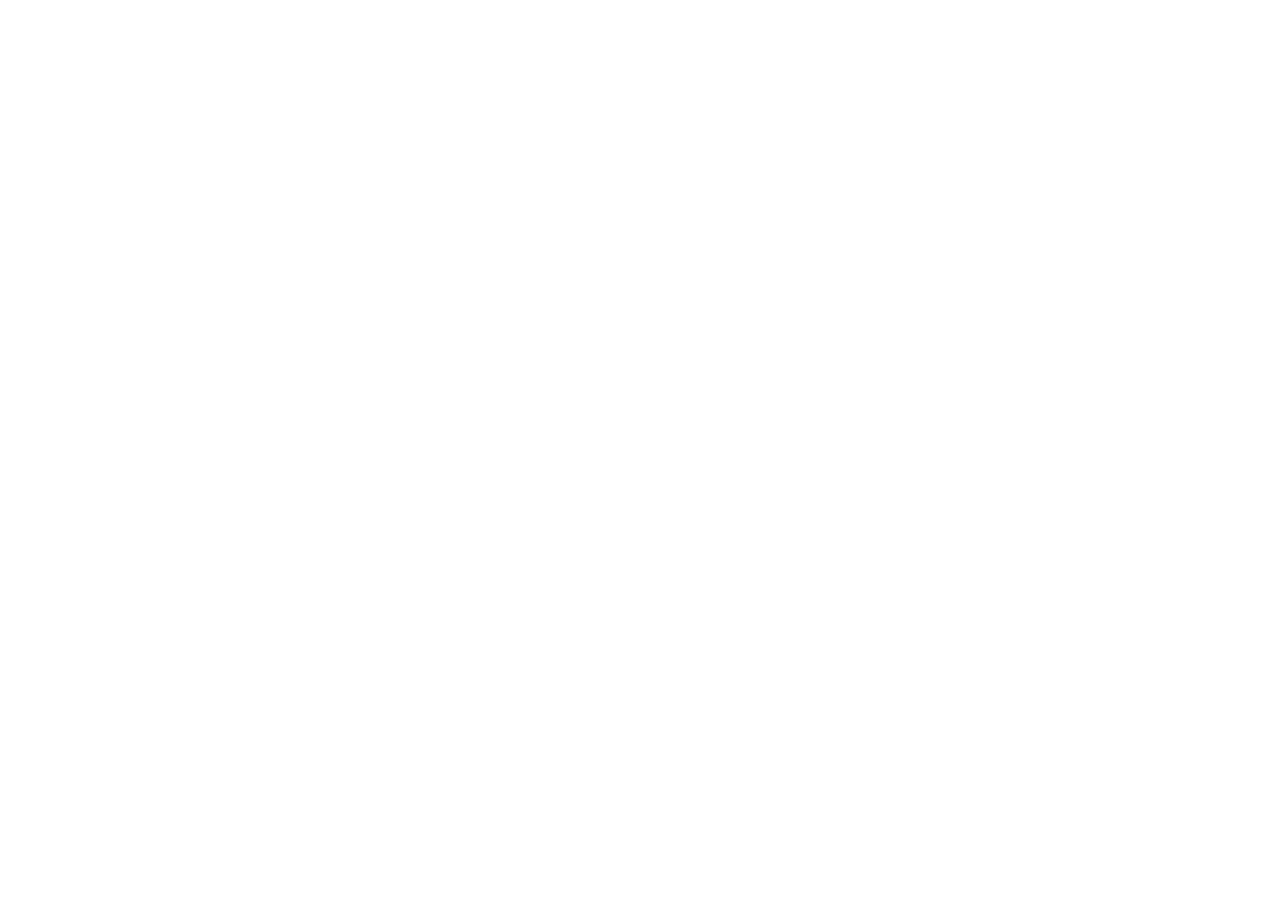
==== index.html @ e64ec12d "[+] boilerplate code and bootstrap" ====
<!DOCTYPE html>
<html lang="en">
<head>
    <meta charset="UTF-8">
    <meta http-equiv="X-UA-Compatible" content="IE=edge">
    <meta name="viewport" content="width=device-width, initial-scale=1.0">
    <title>Recipea</title>
    <link rel="stylesheet" href="https://cdn.jsdelivr.net/npm/bootstrap@4.5.3/dist/css/bootstrap.min.css" integrity="sha384-TX8t27EcRE3e/ihU7zmQxVncDAy5uIKz4rEkgIXeMed4M0jlfIDPvg6uqKI2xXr2" crossorigin="anonymous">
</head>
<body>
    <script src="https://code.jquery.com/jquery-3.5.1.slim.min.js" integrity="sha384-DfXdz2htPH0lsSSs5nCTpuj/zy4C+OGpamoFVy38MVBnE+IbbVYUew+OrCXaRkfj" crossorigin="anonymous"></script>
    <script src="https://cdn.jsdelivr.net/npm/bootstrap@4.5.3/dist/js/bootstrap.bundle.min.js" integrity="sha384-ho+j7jyWK8fNQe+A12Hb8AhRq26LrZ/JpcUGGOn+Y7RsweNrtN/tE3MoK7ZeZDyx" crossorigin="anonymous"></script>
</body>
</html>
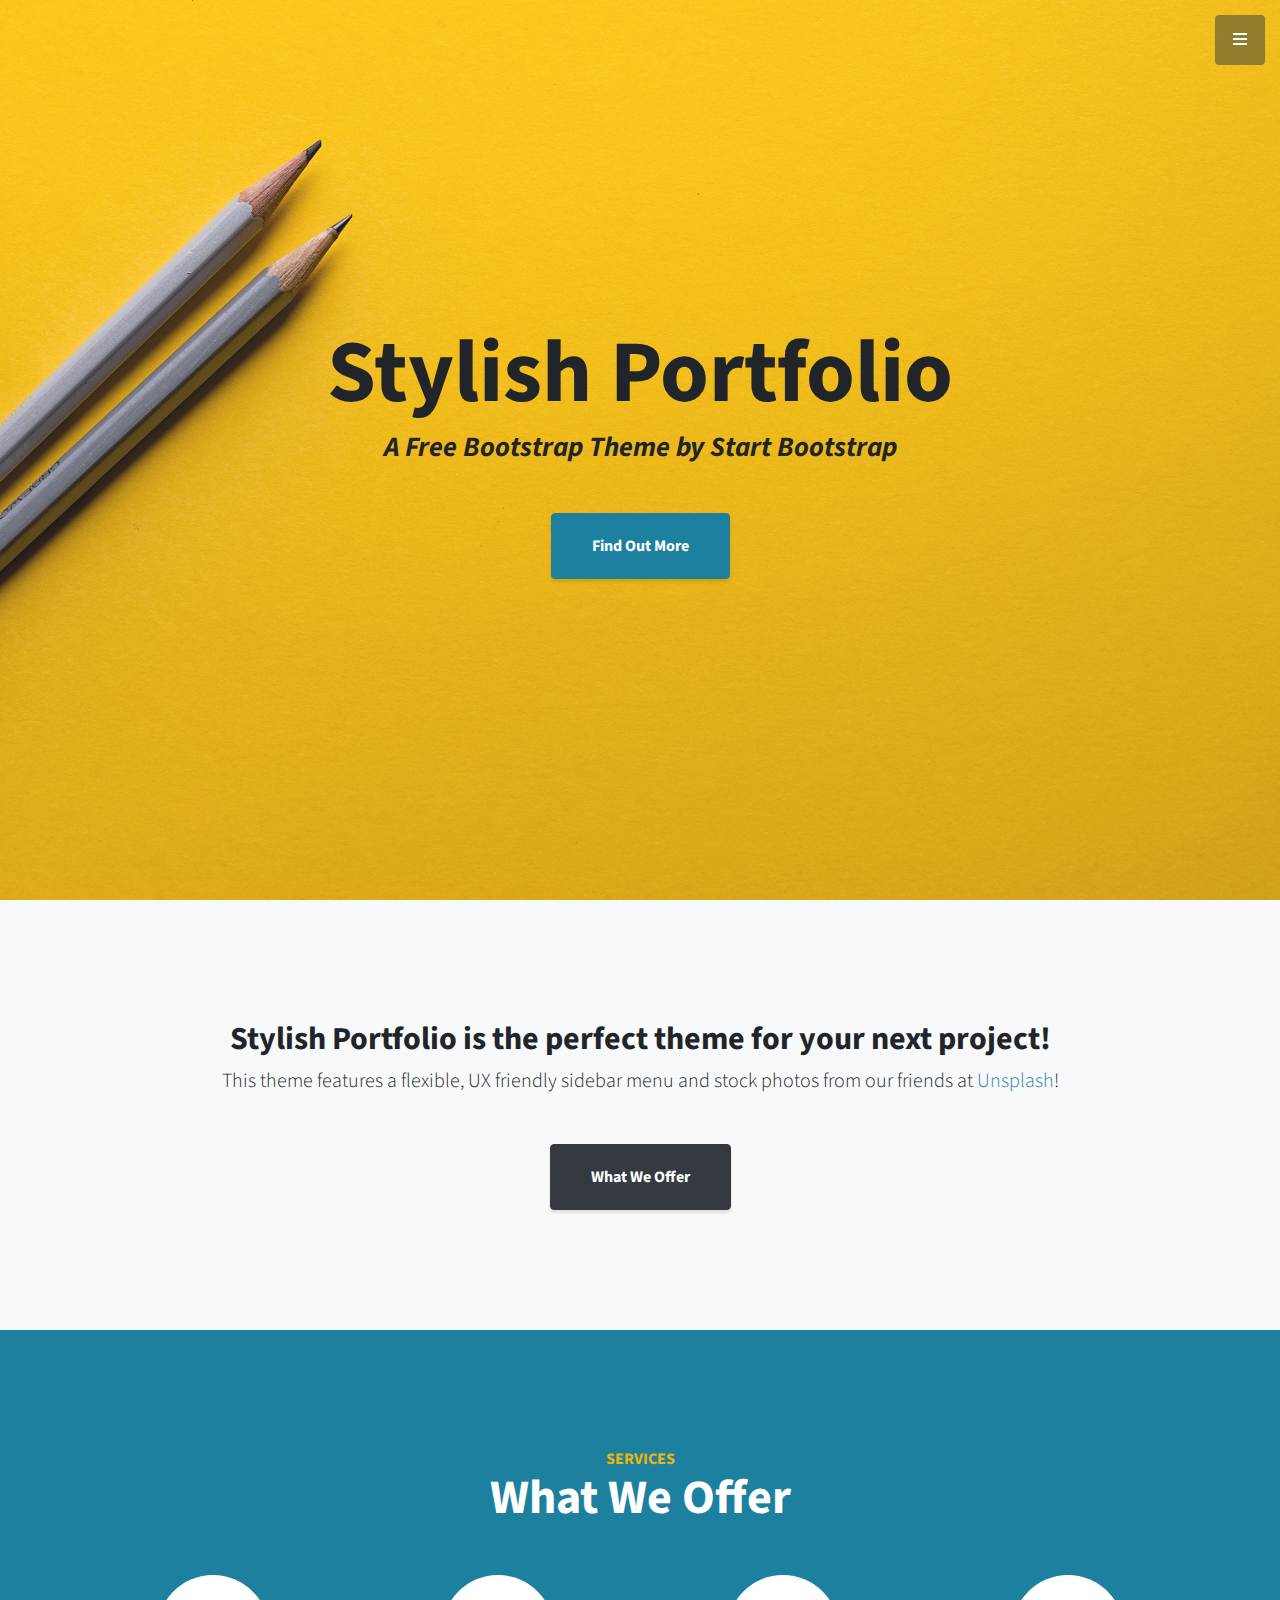
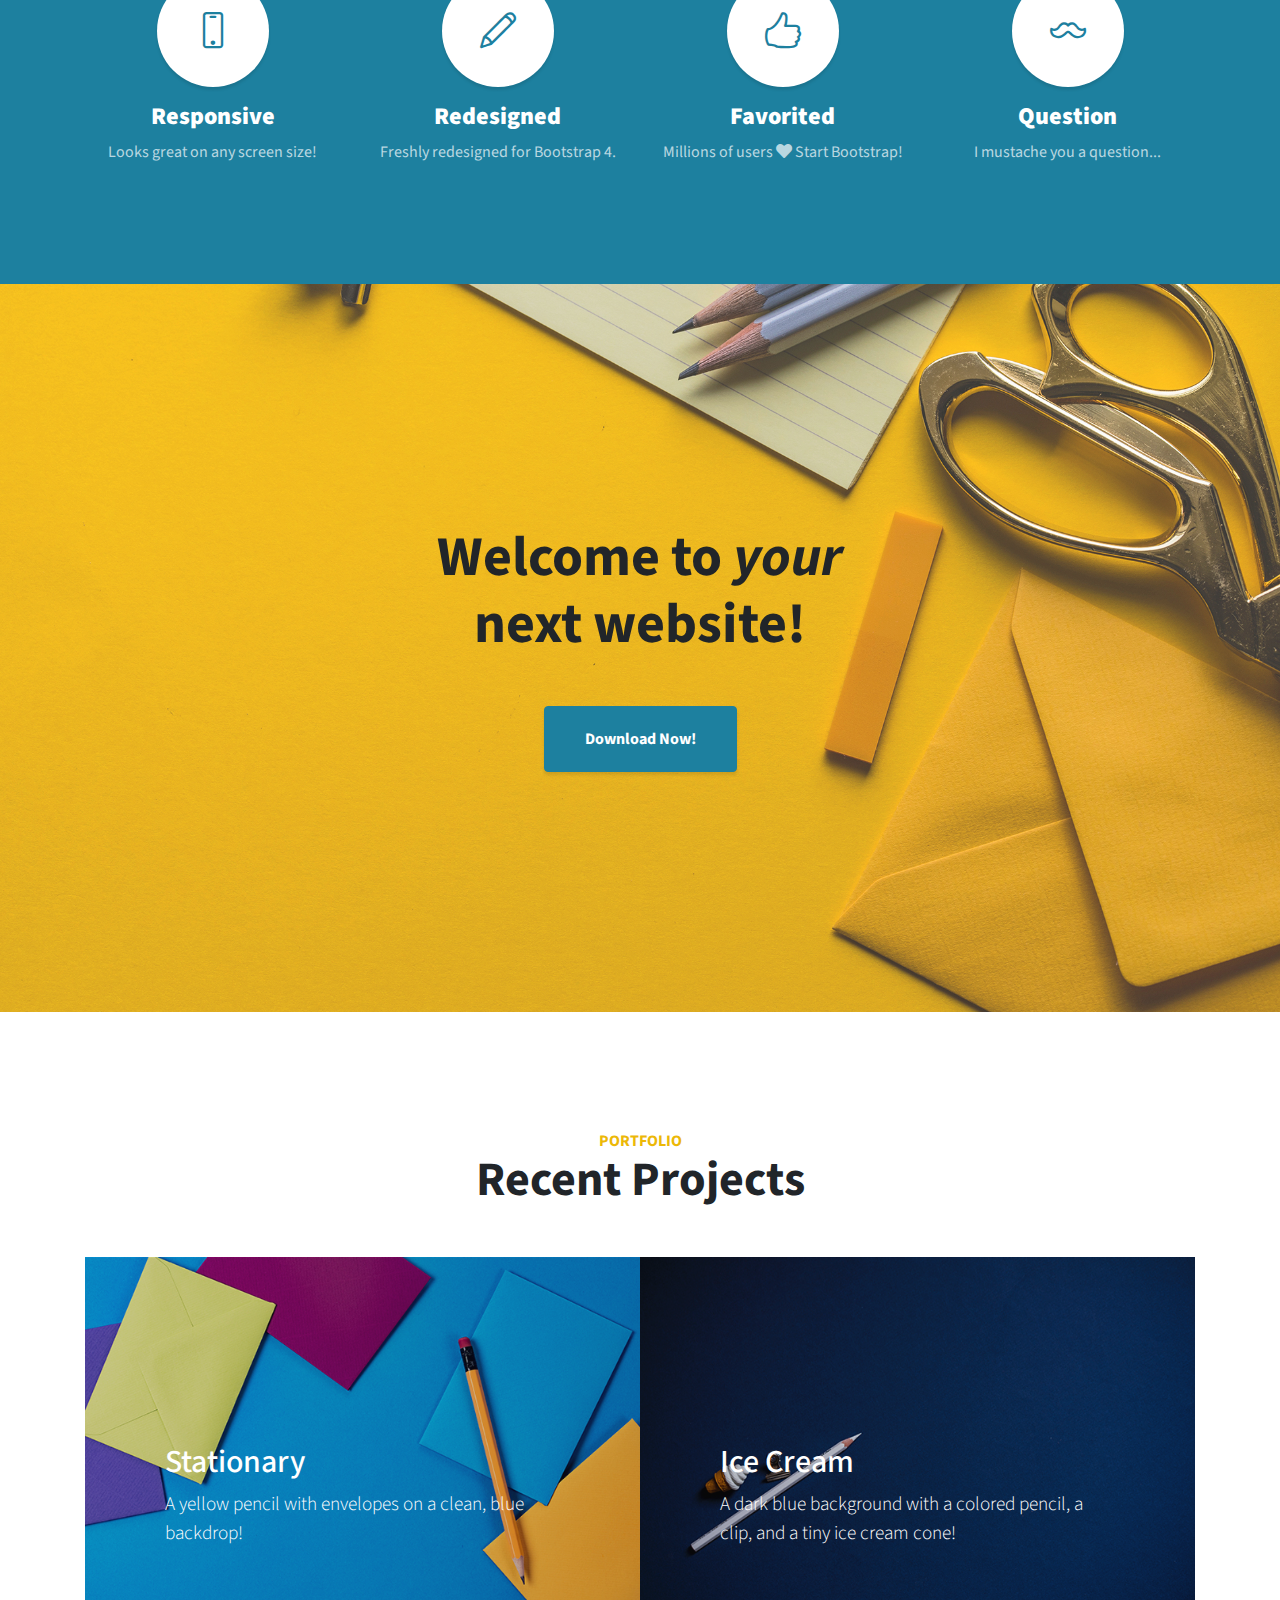
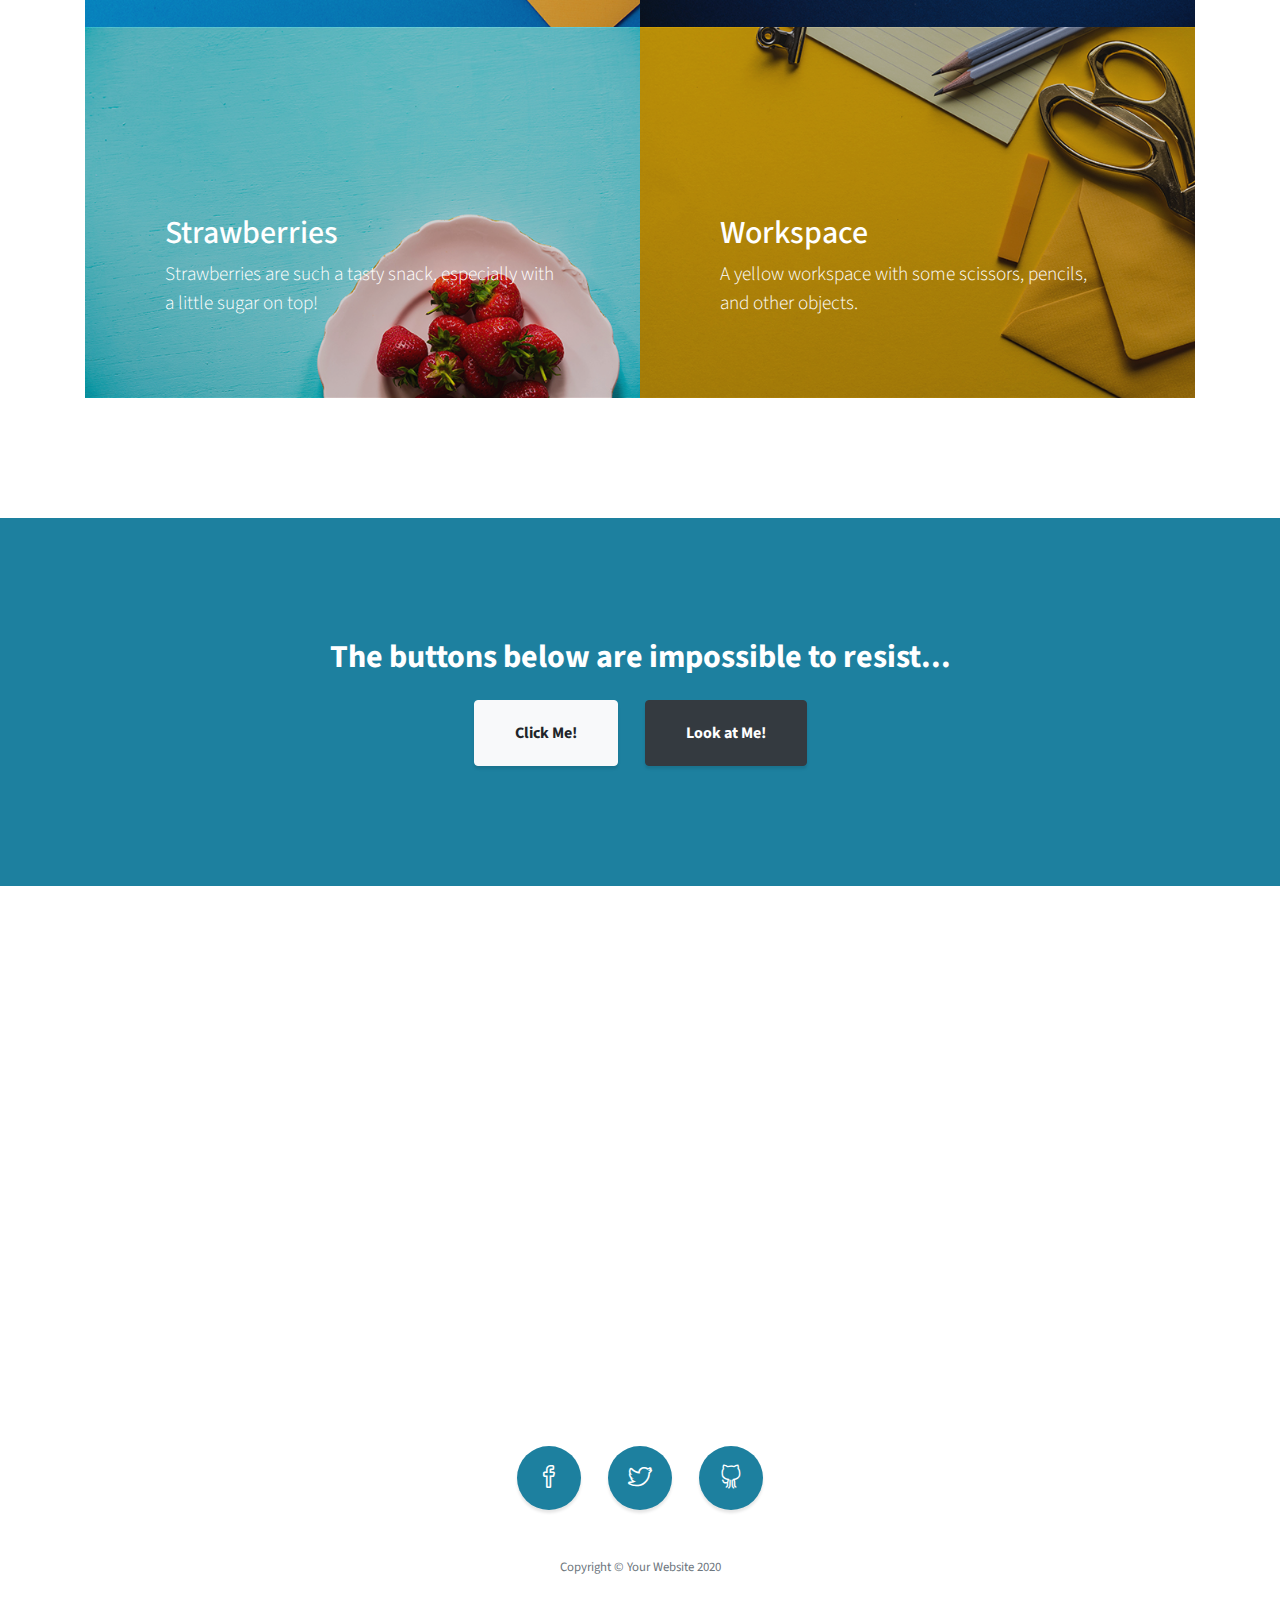
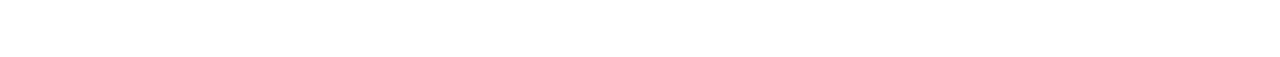
==== commit 1711b9a5: "[+] template" ====
--- a/index.html
+++ b/index.html
@@ -1,14 +1,256 @@
 <!DOCTYPE html>
 <html lang="en">
+
 <head>
-    <meta charset="UTF-8">
-    <meta http-equiv="X-UA-Compatible" content="IE=edge">
-    <meta name="viewport" content="width=device-width, initial-scale=1.0">
-    <title>Recipea</title>
-    <link rel="stylesheet" href="https://cdn.jsdelivr.net/npm/bootstrap@4.5.3/dist/css/bootstrap.min.css" integrity="sha384-TX8t27EcRE3e/ihU7zmQxVncDAy5uIKz4rEkgIXeMed4M0jlfIDPvg6uqKI2xXr2" crossorigin="anonymous">
+
+  <meta charset="utf-8">
+  <meta name="viewport" content="width=device-width, initial-scale=1, shrink-to-fit=no">
+  <meta name="description" content="">
+  <meta name="author" content="">
+
+  <title>Stylish Portfolio - Start Bootstrap Template</title>
+
+  <!-- Bootstrap Core CSS -->
+  <link href="vendor/bootstrap/css/bootstrap.min.css" rel="stylesheet">
+
+  <!-- Custom Fonts -->
+  <link href="vendor/fontawesome-free/css/all.min.css" rel="stylesheet" type="text/css">
+  <link href="https://fonts.googleapis.com/css?family=Source+Sans+Pro:300,400,700,300italic,400italic,700italic" rel="stylesheet" type="text/css">
+  <link href="vendor/simple-line-icons/css/simple-line-icons.css" rel="stylesheet">
+
+  <!-- Custom CSS -->
+  <link href="css/stylish-portfolio.min.css" rel="stylesheet">
+
 </head>
-<body>
-    <script src="https://code.jquery.com/jquery-3.5.1.slim.min.js" integrity="sha384-DfXdz2htPH0lsSSs5nCTpuj/zy4C+OGpamoFVy38MVBnE+IbbVYUew+OrCXaRkfj" crossorigin="anonymous"></script>
-    <script src="https://cdn.jsdelivr.net/npm/bootstrap@4.5.3/dist/js/bootstrap.bundle.min.js" integrity="sha384-ho+j7jyWK8fNQe+A12Hb8AhRq26LrZ/JpcUGGOn+Y7RsweNrtN/tE3MoK7ZeZDyx" crossorigin="anonymous"></script>
+
+<body id="page-top">
+
+  <!-- Navigation -->
+  <a class="menu-toggle rounded" href="#">
+    <i class="fas fa-bars"></i>
+  </a>
+  <nav id="sidebar-wrapper">
+    <ul class="sidebar-nav">
+      <li class="sidebar-brand">
+        <a class="js-scroll-trigger" href="#page-top">Start Bootstrap</a>
+      </li>
+      <li class="sidebar-nav-item">
+        <a class="js-scroll-trigger" href="#page-top">Home</a>
+      </li>
+      <li class="sidebar-nav-item">
+        <a class="js-scroll-trigger" href="#about">About</a>
+      </li>
+      <li class="sidebar-nav-item">
+        <a class="js-scroll-trigger" href="#services">Services</a>
+      </li>
+      <li class="sidebar-nav-item">
+        <a class="js-scroll-trigger" href="#portfolio">Portfolio</a>
+      </li>
+      <li class="sidebar-nav-item">
+        <a class="js-scroll-trigger" href="#contact">Contact</a>
+      </li>
+    </ul>
+  </nav>
+
+  <!-- Header -->
+  <header class="masthead d-flex">
+    <div class="container text-center my-auto">
+      <h1 class="mb-1">Stylish Portfolio</h1>
+      <h3 class="mb-5">
+        <em>A Free Bootstrap Theme by Start Bootstrap</em>
+      </h3>
+      <a class="btn btn-primary btn-xl js-scroll-trigger" href="#about">Find Out More</a>
+    </div>
+    <div class="overlay"></div>
+  </header>
+
+  <!-- About -->
+  <section class="content-section bg-light" id="about">
+    <div class="container text-center">
+      <div class="row">
+        <div class="col-lg-10 mx-auto">
+          <h2>Stylish Portfolio is the perfect theme for your next project!</h2>
+          <p class="lead mb-5">This theme features a flexible, UX friendly sidebar menu and stock photos from our friends at
+            <a href="https://unsplash.com/">Unsplash</a>!</p>
+          <a class="btn btn-dark btn-xl js-scroll-trigger" href="#services">What We Offer</a>
+        </div>
+      </div>
+    </div>
+  </section>
+
+  <!-- Services -->
+  <section class="content-section bg-primary text-white text-center" id="services">
+    <div class="container">
+      <div class="content-section-heading">
+        <h3 class="text-secondary mb-0">Services</h3>
+        <h2 class="mb-5">What We Offer</h2>
+      </div>
+      <div class="row">
+        <div class="col-lg-3 col-md-6 mb-5 mb-lg-0">
+          <span class="service-icon rounded-circle mx-auto mb-3">
+            <i class="icon-screen-smartphone"></i>
+          </span>
+          <h4>
+            <strong>Responsive</strong>
+          </h4>
+          <p class="text-faded mb-0">Looks great on any screen size!</p>
+        </div>
+        <div class="col-lg-3 col-md-6 mb-5 mb-lg-0">
+          <span class="service-icon rounded-circle mx-auto mb-3">
+            <i class="icon-pencil"></i>
+          </span>
+          <h4>
+            <strong>Redesigned</strong>
+          </h4>
+          <p class="text-faded mb-0">Freshly redesigned for Bootstrap 4.</p>
+        </div>
+        <div class="col-lg-3 col-md-6 mb-5 mb-md-0">
+          <span class="service-icon rounded-circle mx-auto mb-3">
+            <i class="icon-like"></i>
+          </span>
+          <h4>
+            <strong>Favorited</strong>
+          </h4>
+          <p class="text-faded mb-0">Millions of users
+            <i class="fas fa-heart"></i>
+            Start Bootstrap!</p>
+        </div>
+        <div class="col-lg-3 col-md-6">
+          <span class="service-icon rounded-circle mx-auto mb-3">
+            <i class="icon-mustache"></i>
+          </span>
+          <h4>
+            <strong>Question</strong>
+          </h4>
+          <p class="text-faded mb-0">I mustache you a question...</p>
+        </div>
+      </div>
+    </div>
+  </section>
+
+  <!-- Callout -->
+  <section class="callout">
+    <div class="container text-center">
+      <h2 class="mx-auto mb-5">Welcome to
+        <em>your</em>
+        next website!</h2>
+      <a class="btn btn-primary btn-xl" href="https://startbootstrap.com/theme/stylish-portfolio/">Download Now!</a>
+    </div>
+  </section>
+
+  <!-- Portfolio -->
+  <section class="content-section" id="portfolio">
+    <div class="container">
+      <div class="content-section-heading text-center">
+        <h3 class="text-secondary mb-0">Portfolio</h3>
+        <h2 class="mb-5">Recent Projects</h2>
+      </div>
+      <div class="row no-gutters">
+        <div class="col-lg-6">
+          <a class="portfolio-item" href="#!">
+            <div class="caption">
+              <div class="caption-content">
+                <div class="h2">Stationary</div>
+                <p class="mb-0">A yellow pencil with envelopes on a clean, blue backdrop!</p>
+              </div>
+            </div>
+            <img class="img-fluid" src="img/portfolio-1.jpg" alt="">
+          </a>
+        </div>
+        <div class="col-lg-6">
+          <a class="portfolio-item" href="#!">
+            <div class="caption">
+              <div class="caption-content">
+                <div class="h2">Ice Cream</div>
+                <p class="mb-0">A dark blue background with a colored pencil, a clip, and a tiny ice cream cone!</p>
+              </div>
+            </div>
+            <img class="img-fluid" src="img/portfolio-2.jpg" alt="">
+          </a>
+        </div>
+        <div class="col-lg-6">
+          <a class="portfolio-item" href="#!">
+            <div class="caption">
+              <div class="caption-content">
+                <div class="h2">Strawberries</div>
+                <p class="mb-0">Strawberries are such a tasty snack, especially with a little sugar on top!</p>
+              </div>
+            </div>
+            <img class="img-fluid" src="img/portfolio-3.jpg" alt="">
+          </a>
+        </div>
+        <div class="col-lg-6">
+          <a class="portfolio-item" href="#!">
+            <div class="caption">
+              <div class="caption-content">
+                <div class="h2">Workspace</div>
+                <p class="mb-0">A yellow workspace with some scissors, pencils, and other objects.</p>
+              </div>
+            </div>
+            <img class="img-fluid" src="img/portfolio-4.jpg" alt="">
+          </a>
+        </div>
+      </div>
+    </div>
+  </section>
+
+  <!-- Call to Action -->
+  <section class="content-section bg-primary text-white">
+    <div class="container text-center">
+      <h2 class="mb-4">The buttons below are impossible to resist...</h2>
+      <a href="#!" class="btn btn-xl btn-light mr-4">Click Me!</a>
+      <a href="#!" class="btn btn-xl btn-dark">Look at Me!</a>
+    </div>
+  </section>
+
+  <!-- Map -->
+  <div id="contact" class="map">
+    <iframe src="https://maps.google.com/maps?f=q&amp;source=s_q&amp;hl=en&amp;geocode=&amp;q=Twitter,+Inc.,+Market+Street,+San+Francisco,+CA&amp;aq=0&amp;oq=twitter&amp;sll=28.659344,-81.187888&amp;sspn=0.128789,0.264187&amp;ie=UTF8&amp;hq=Twitter,+Inc.,+Market+Street,+San+Francisco,+CA&amp;t=m&amp;z=15&amp;iwloc=A&amp;output=embed"></iframe>
+    <br />
+    <small>
+      <a href="https://maps.google.com/maps?f=q&amp;source=embed&amp;hl=en&amp;geocode=&amp;q=Twitter,+Inc.,+Market+Street,+San+Francisco,+CA&amp;aq=0&amp;oq=twitter&amp;sll=28.659344,-81.187888&amp;sspn=0.128789,0.264187&amp;ie=UTF8&amp;hq=Twitter,+Inc.,+Market+Street,+San+Francisco,+CA&amp;t=m&amp;z=15&amp;iwloc=A"></a>
+    </small>
+  </div>
+
+  <!-- Footer -->
+  <footer class="footer text-center">
+    <div class="container">
+      <ul class="list-inline mb-5">
+        <li class="list-inline-item">
+          <a class="social-link rounded-circle text-white mr-3" href="#!">
+            <i class="icon-social-facebook"></i>
+          </a>
+        </li>
+        <li class="list-inline-item">
+          <a class="social-link rounded-circle text-white mr-3" href="#!">
+            <i class="icon-social-twitter"></i>
+          </a>
+        </li>
+        <li class="list-inline-item">
+          <a class="social-link rounded-circle text-white" href="#!">
+            <i class="icon-social-github"></i>
+          </a>
+        </li>
+      </ul>
+      <p class="text-muted small mb-0">Copyright &copy; Your Website 2020</p>
+    </div>
+  </footer>
+
+  <!-- Scroll to Top Button-->
+  <a class="scroll-to-top rounded js-scroll-trigger" href="#page-top">
+    <i class="fas fa-angle-up"></i>
+  </a>
+
+  <!-- Bootstrap core JavaScript -->
+  <script src="vendor/jquery/jquery.min.js"></script>
+  <script src="vendor/bootstrap/js/bootstrap.bundle.min.js"></script>
+
+  <!-- Plugin JavaScript -->
+  <script src="vendor/jquery-easing/jquery.easing.min.js"></script>
+
+  <!-- Custom scripts for this template -->
+  <script src="js/stylish-portfolio.min.js"></script>
+
 </body>
-</html>+
+</html>
--- a/vendor/fontawesome-free/css/all.min.css
+++ b/vendor/fontawesome-free/css/all.min.css
@@ -0,0 +1,5 @@
+/*!
+ * Font Awesome Free 5.15.1 by @fontawesome - https://fontawesome.com
+ * License - https://fontawesome.com/license/free (Icons: CC BY 4.0, Fonts: SIL OFL 1.1, Code: MIT License)
+ */
+.fa,.fab,.fad,.fal,.far,.fas{-moz-osx-font-smoothing:grayscale;-webkit-font-smoothing:antialiased;display:inline-block;font-style:normal;font-variant:normal;text-rendering:auto;line-height:1}.fa-lg{font-size:1.33333em;line-height:.75em;vertical-align:-.0667em}.fa-xs{font-size:.75em}.fa-sm{font-size:.875em}.fa-1x{font-size:1em}.fa-2x{font-size:2em}.fa-3x{font-size:3em}.fa-4x{font-size:4em}.fa-5x{font-size:5em}.fa-6x{font-size:6em}.fa-7x{font-size:7em}.fa-8x{font-size:8em}.fa-9x{font-size:9em}.fa-10x{font-size:10em}.fa-fw{text-align:center;width:1.25em}.fa-ul{list-style-type:none;margin-left:2.5em;padding-left:0}.fa-ul>li{position:relative}.fa-li{left:-2em;position:absolute;text-align:center;width:2em;line-height:inherit}.fa-border{border:.08em solid #eee;border-radius:.1em;padding:.2em .25em .15em}.fa-pull-left{float:left}.fa-pull-right{float:right}.fa.fa-pull-left,.fab.fa-pull-left,.fal.fa-pull-left,.far.fa-pull-left,.fas.fa-pull-left{margin-right:.3em}.fa.fa-pull-right,.fab.fa-pull-right,.fal.fa-pull-right,.far.fa-pull-right,.fas.fa-pull-right{margin-left:.3em}.fa-spin{-webkit-animation:fa-spin 2s linear infinite;animation:fa-spin 2s linear infinite}.fa-pulse{-webkit-animation:fa-spin 1s steps(8) infinite;animation:fa-spin 1s steps(8) infinite}@-webkit-keyframes fa-spin{0%{-webkit-transform:rotate(0deg);transform:rotate(0deg)}to{-webkit-transform:rotate(1turn);transform:rotate(1turn)}}@keyframes fa-spin{0%{-webkit-transform:rotate(0deg);transform:rotate(0deg)}to{-webkit-transform:rotate(1turn);transform:rotate(1turn)}}.fa-rotate-90{-ms-filter:"progid:DXImageTransform.Microsoft.BasicImage(rotation=1)";-webkit-transform:rotate(90deg);transform:rotate(90deg)}.fa-rotate-180{-ms-filter:"progid:DXImageTransform.Microsoft.BasicImage(rotation=2)";-webkit-transform:rotate(180deg);transform:rotate(180deg)}.fa-rotate-270{-ms-filter:"progid:DXImageTransform.Microsoft.BasicImage(rotation=3)";-webkit-transform:rotate(270deg);transform:rotate(270deg)}.fa-flip-horizontal{-ms-filter:"progid:DXImageTransform.Microsoft.BasicImage(rotation=0, mirror=1)";-webkit-transform:scaleX(-1);transform:scaleX(-1)}.fa-flip-vertical{-webkit-transform:scaleY(-1);transform:scaleY(-1)}.fa-flip-both,.fa-flip-horizontal.fa-flip-vertical,.fa-flip-vertical{-ms-filter:"progid:DXImageTransform.Microsoft.BasicImage(rotation=2, mirror=1)"}.fa-flip-both,.fa-flip-horizontal.fa-flip-vertical{-webkit-transform:scale(-1);transform:scale(-1)}:root .fa-flip-both,:root .fa-flip-horizontal,:root .fa-flip-vertical,:root .fa-rotate-90,:root .fa-rotate-180,:root .fa-rotate-270{-webkit-filter:none;filter:none}.fa-stack{display:inline-block;height:2em;line-height:2em;position:relative;vertical-align:middle;width:2.5em}.fa-stack-1x,.fa-stack-2x{left:0;position:absolute;text-align:center;width:100%}.fa-stack-1x{line-height:inherit}.fa-stack-2x{font-size:2em}.fa-inverse{color:#fff}.fa-500px:before{content:"\f26e"}.fa-accessible-icon:before{content:"\f368"}.fa-accusoft:before{content:"\f369"}.fa-acquisitions-incorporated:before{content:"\f6af"}.fa-ad:before{content:"\f641"}.fa-address-book:before{content:"\f2b9"}.fa-address-card:before{content:"\f2bb"}.fa-adjust:before{content:"\f042"}.fa-adn:before{content:"\f170"}.fa-adversal:before{content:"\f36a"}.fa-affiliatetheme:before{content:"\f36b"}.fa-air-freshener:before{content:"\f5d0"}.fa-airbnb:before{content:"\f834"}.fa-algolia:before{content:"\f36c"}.fa-align-center:before{content:"\f037"}.fa-align-justify:before{content:"\f039"}.fa-align-left:before{content:"\f036"}.fa-align-right:before{content:"\f038"}.fa-alipay:before{content:"\f642"}.fa-allergies:before{content:"\f461"}.fa-amazon:before{content:"\f270"}.fa-amazon-pay:before{content:"\f42c"}.fa-ambulance:before{content:"\f0f9"}.fa-american-sign-language-interpreting:before{content:"\f2a3"}.fa-amilia:before{content:"\f36d"}.fa-anchor:before{content:"\f13d"}.fa-android:before{content:"\f17b"}.fa-angellist:before{content:"\f209"}.fa-angle-double-down:before{content:"\f103"}.fa-angle-double-left:before{content:"\f100"}.fa-angle-double-right:before{content:"\f101"}.fa-angle-double-up:before{content:"\f102"}.fa-angle-down:before{content:"\f107"}.fa-angle-left:before{content:"\f104"}.fa-angle-right:before{content:"\f105"}.fa-angle-up:before{content:"\f106"}.fa-angry:before{content:"\f556"}.fa-angrycreative:before{content:"\f36e"}.fa-angular:before{content:"\f420"}.fa-ankh:before{content:"\f644"}.fa-app-store:before{content:"\f36f"}.fa-app-store-ios:before{content:"\f370"}.fa-apper:before{content:"\f371"}.fa-apple:before{content:"\f179"}.fa-apple-alt:before{content:"\f5d1"}.fa-apple-pay:before{content:"\f415"}.fa-archive:before{content:"\f187"}.fa-archway:before{content:"\f557"}.fa-arrow-alt-circle-down:before{content:"\f358"}.fa-arrow-alt-circle-left:before{content:"\f359"}.fa-arrow-alt-circle-right:before{content:"\f35a"}.fa-arrow-alt-circle-up:before{content:"\f35b"}.fa-arrow-circle-down:before{content:"\f0ab"}.fa-arrow-circle-left:before{content:"\f0a8"}.fa-arrow-circle-right:before{content:"\f0a9"}.fa-arrow-circle-up:before{content:"\f0aa"}.fa-arrow-down:before{content:"\f063"}.fa-arrow-left:before{content:"\f060"}.fa-arrow-right:before{content:"\f061"}.fa-arrow-up:before{content:"\f062"}.fa-arrows-alt:before{content:"\f0b2"}.fa-arrows-alt-h:before{content:"\f337"}.fa-arrows-alt-v:before{content:"\f338"}.fa-artstation:before{content:"\f77a"}.fa-assistive-listening-systems:before{content:"\f2a2"}.fa-asterisk:before{content:"\f069"}.fa-asymmetrik:before{content:"\f372"}.fa-at:before{content:"\f1fa"}.fa-atlas:before{content:"\f558"}.fa-atlassian:before{content:"\f77b"}.fa-atom:before{content:"\f5d2"}.fa-audible:before{content:"\f373"}.fa-audio-description:before{content:"\f29e"}.fa-autoprefixer:before{content:"\f41c"}.fa-avianex:before{content:"\f374"}.fa-aviato:before{content:"\f421"}.fa-award:before{content:"\f559"}.fa-aws:before{content:"\f375"}.fa-baby:before{content:"\f77c"}.fa-baby-carriage:before{content:"\f77d"}.fa-backspace:before{content:"\f55a"}.fa-backward:before{content:"\f04a"}.fa-bacon:before{content:"\f7e5"}.fa-bacteria:before{content:"\e059"}.fa-bacterium:before{content:"\e05a"}.fa-bahai:before{content:"\f666"}.fa-balance-scale:before{content:"\f24e"}.fa-balance-scale-left:before{content:"\f515"}.fa-balance-scale-right:before{content:"\f516"}.fa-ban:before{content:"\f05e"}.fa-band-aid:before{content:"\f462"}.fa-bandcamp:before{content:"\f2d5"}.fa-barcode:before{content:"\f02a"}.fa-bars:before{content:"\f0c9"}.fa-baseball-ball:before{content:"\f433"}.fa-basketball-ball:before{content:"\f434"}.fa-bath:before{content:"\f2cd"}.fa-battery-empty:before{content:"\f244"}.fa-battery-full:before{content:"\f240"}.fa-battery-half:before{content:"\f242"}.fa-battery-quarter:before{content:"\f243"}.fa-battery-three-quarters:before{content:"\f241"}.fa-battle-net:before{content:"\f835"}.fa-bed:before{content:"\f236"}.fa-beer:before{content:"\f0fc"}.fa-behance:before{content:"\f1b4"}.fa-behance-square:before{content:"\f1b5"}.fa-bell:before{content:"\f0f3"}.fa-bell-slash:before{content:"\f1f6"}.fa-bezier-curve:before{content:"\f55b"}.fa-bible:before{content:"\f647"}.fa-bicycle:before{content:"\f206"}.fa-biking:before{content:"\f84a"}.fa-bimobject:before{content:"\f378"}.fa-binoculars:before{content:"\f1e5"}.fa-biohazard:before{content:"\f780"}.fa-birthday-cake:before{content:"\f1fd"}.fa-bitbucket:before{content:"\f171"}.fa-bitcoin:before{content:"\f379"}.fa-bity:before{content:"\f37a"}.fa-black-tie:before{content:"\f27e"}.fa-blackberry:before{content:"\f37b"}.fa-blender:before{content:"\f517"}.fa-blender-phone:before{content:"\f6b6"}.fa-blind:before{content:"\f29d"}.fa-blog:before{content:"\f781"}.fa-blogger:before{content:"\f37c"}.fa-blogger-b:before{content:"\f37d"}.fa-bluetooth:before{content:"\f293"}.fa-bluetooth-b:before{content:"\f294"}.fa-bold:before{content:"\f032"}.fa-bolt:before{content:"\f0e7"}.fa-bomb:before{content:"\f1e2"}.fa-bone:before{content:"\f5d7"}.fa-bong:before{content:"\f55c"}.fa-book:before{content:"\f02d"}.fa-book-dead:before{content:"\f6b7"}.fa-book-medical:before{content:"\f7e6"}.fa-book-open:before{content:"\f518"}.fa-book-reader:before{content:"\f5da"}.fa-bookmark:before{content:"\f02e"}.fa-bootstrap:before{content:"\f836"}.fa-border-all:before{content:"\f84c"}.fa-border-none:before{content:"\f850"}.fa-border-style:before{content:"\f853"}.fa-bowling-ball:before{content:"\f436"}.fa-box:before{content:"\f466"}.fa-box-open:before{content:"\f49e"}.fa-box-tissue:before{content:"\e05b"}.fa-boxes:before{content:"\f468"}.fa-braille:before{content:"\f2a1"}.fa-brain:before{content:"\f5dc"}.fa-bread-slice:before{content:"\f7ec"}.fa-briefcase:before{content:"\f0b1"}.fa-briefcase-medical:before{content:"\f469"}.fa-broadcast-tower:before{content:"\f519"}.fa-broom:before{content:"\f51a"}.fa-brush:before{content:"\f55d"}.fa-btc:before{content:"\f15a"}.fa-buffer:before{content:"\f837"}.fa-bug:before{content:"\f188"}.fa-building:before{content:"\f1ad"}.fa-bullhorn:before{content:"\f0a1"}.fa-bullseye:before{content:"\f140"}.fa-burn:before{content:"\f46a"}.fa-buromobelexperte:before{content:"\f37f"}.fa-bus:before{content:"\f207"}.fa-bus-alt:before{content:"\f55e"}.fa-business-time:before{content:"\f64a"}.fa-buy-n-large:before{content:"\f8a6"}.fa-buysellads:before{content:"\f20d"}.fa-calculator:before{content:"\f1ec"}.fa-calendar:before{content:"\f133"}.fa-calendar-alt:before{content:"\f073"}.fa-calendar-check:before{content:"\f274"}.fa-calendar-day:before{content:"\f783"}.fa-calendar-minus:before{content:"\f272"}.fa-calendar-plus:before{content:"\f271"}.fa-calendar-times:before{content:"\f273"}.fa-calendar-week:before{content:"\f784"}.fa-camera:before{content:"\f030"}.fa-camera-retro:before{content:"\f083"}.fa-campground:before{content:"\f6bb"}.fa-canadian-maple-leaf:before{content:"\f785"}.fa-candy-cane:before{content:"\f786"}.fa-cannabis:before{content:"\f55f"}.fa-capsules:before{content:"\f46b"}.fa-car:before{content:"\f1b9"}.fa-car-alt:before{content:"\f5de"}.fa-car-battery:before{content:"\f5df"}.fa-car-crash:before{content:"\f5e1"}.fa-car-side:before{content:"\f5e4"}.fa-caravan:before{content:"\f8ff"}.fa-caret-down:before{content:"\f0d7"}.fa-caret-left:before{content:"\f0d9"}.fa-caret-right:before{content:"\f0da"}.fa-caret-square-down:before{content:"\f150"}.fa-caret-square-left:before{content:"\f191"}.fa-caret-square-right:before{content:"\f152"}.fa-caret-square-up:before{content:"\f151"}.fa-caret-up:before{content:"\f0d8"}.fa-carrot:before{content:"\f787"}.fa-cart-arrow-down:before{content:"\f218"}.fa-cart-plus:before{content:"\f217"}.fa-cash-register:before{content:"\f788"}.fa-cat:before{content:"\f6be"}.fa-cc-amazon-pay:before{content:"\f42d"}.fa-cc-amex:before{content:"\f1f3"}.fa-cc-apple-pay:before{content:"\f416"}.fa-cc-diners-club:before{content:"\f24c"}.fa-cc-discover:before{content:"\f1f2"}.fa-cc-jcb:before{content:"\f24b"}.fa-cc-mastercard:before{content:"\f1f1"}.fa-cc-paypal:before{content:"\f1f4"}.fa-cc-stripe:before{content:"\f1f5"}.fa-cc-visa:before{content:"\f1f0"}.fa-centercode:before{content:"\f380"}.fa-centos:before{content:"\f789"}.fa-certificate:before{content:"\f0a3"}.fa-chair:before{content:"\f6c0"}.fa-chalkboard:before{content:"\f51b"}.fa-chalkboard-teacher:before{content:"\f51c"}.fa-charging-station:before{content:"\f5e7"}.fa-chart-area:before{content:"\f1fe"}.fa-chart-bar:before{content:"\f080"}.fa-chart-line:before{content:"\f201"}.fa-chart-pie:before{content:"\f200"}.fa-check:before{content:"\f00c"}.fa-check-circle:before{content:"\f058"}.fa-check-double:before{content:"\f560"}.fa-check-square:before{content:"\f14a"}.fa-cheese:before{content:"\f7ef"}.fa-chess:before{content:"\f439"}.fa-chess-bishop:before{content:"\f43a"}.fa-chess-board:before{content:"\f43c"}.fa-chess-king:before{content:"\f43f"}.fa-chess-knight:before{content:"\f441"}.fa-chess-pawn:before{content:"\f443"}.fa-chess-queen:before{content:"\f445"}.fa-chess-rook:before{content:"\f447"}.fa-chevron-circle-down:before{content:"\f13a"}.fa-chevron-circle-left:before{content:"\f137"}.fa-chevron-circle-right:before{content:"\f138"}.fa-chevron-circle-up:before{content:"\f139"}.fa-chevron-down:before{content:"\f078"}.fa-chevron-left:before{content:"\f053"}.fa-chevron-right:before{content:"\f054"}.fa-chevron-up:before{content:"\f077"}.fa-child:before{content:"\f1ae"}.fa-chrome:before{content:"\f268"}.fa-chromecast:before{content:"\f838"}.fa-church:before{content:"\f51d"}.fa-circle:before{content:"\f111"}.fa-circle-notch:before{content:"\f1ce"}.fa-city:before{content:"\f64f"}.fa-clinic-medical:before{content:"\f7f2"}.fa-clipboard:before{content:"\f328"}.fa-clipboard-check:before{content:"\f46c"}.fa-clipboard-list:before{content:"\f46d"}.fa-clock:before{content:"\f017"}.fa-clone:before{content:"\f24d"}.fa-closed-captioning:before{content:"\f20a"}.fa-cloud:before{content:"\f0c2"}.fa-cloud-download-alt:before{content:"\f381"}.fa-cloud-meatball:before{content:"\f73b"}.fa-cloud-moon:before{content:"\f6c3"}.fa-cloud-moon-rain:before{content:"\f73c"}.fa-cloud-rain:before{content:"\f73d"}.fa-cloud-showers-heavy:before{content:"\f740"}.fa-cloud-sun:before{content:"\f6c4"}.fa-cloud-sun-rain:before{content:"\f743"}.fa-cloud-upload-alt:before{content:"\f382"}.fa-cloudflare:before{content:"\e07d"}.fa-cloudscale:before{content:"\f383"}.fa-cloudsmith:before{content:"\f384"}.fa-cloudversify:before{content:"\f385"}.fa-cocktail:before{content:"\f561"}.fa-code:before{content:"\f121"}.fa-code-branch:before{content:"\f126"}.fa-codepen:before{content:"\f1cb"}.fa-codiepie:before{content:"\f284"}.fa-coffee:before{content:"\f0f4"}.fa-cog:before{content:"\f013"}.fa-cogs:before{content:"\f085"}.fa-coins:before{content:"\f51e"}.fa-columns:before{content:"\f0db"}.fa-comment:before{content:"\f075"}.fa-comment-alt:before{content:"\f27a"}.fa-comment-dollar:before{content:"\f651"}.fa-comment-dots:before{content:"\f4ad"}.fa-comment-medical:before{content:"\f7f5"}.fa-comment-slash:before{content:"\f4b3"}.fa-comments:before{content:"\f086"}.fa-comments-dollar:before{content:"\f653"}.fa-compact-disc:before{content:"\f51f"}.fa-compass:before{content:"\f14e"}.fa-compress:before{content:"\f066"}.fa-compress-alt:before{content:"\f422"}.fa-compress-arrows-alt:before{content:"\f78c"}.fa-concierge-bell:before{content:"\f562"}.fa-confluence:before{content:"\f78d"}.fa-connectdevelop:before{content:"\f20e"}.fa-contao:before{content:"\f26d"}.fa-cookie:before{content:"\f563"}.fa-cookie-bite:before{content:"\f564"}.fa-copy:before{content:"\f0c5"}.fa-copyright:before{content:"\f1f9"}.fa-cotton-bureau:before{content:"\f89e"}.fa-couch:before{content:"\f4b8"}.fa-cpanel:before{content:"\f388"}.fa-creative-commons:before{content:"\f25e"}.fa-creative-commons-by:before{content:"\f4e7"}.fa-creative-commons-nc:before{content:"\f4e8"}.fa-creative-commons-nc-eu:before{content:"\f4e9"}.fa-creative-commons-nc-jp:before{content:"\f4ea"}.fa-creative-commons-nd:before{content:"\f4eb"}.fa-creative-commons-pd:before{content:"\f4ec"}.fa-creative-commons-pd-alt:before{content:"\f4ed"}.fa-creative-commons-remix:before{content:"\f4ee"}.fa-creative-commons-sa:before{content:"\f4ef"}.fa-creative-commons-sampling:before{content:"\f4f0"}.fa-creative-commons-sampling-plus:before{content:"\f4f1"}.fa-creative-commons-share:before{content:"\f4f2"}.fa-creative-commons-zero:before{content:"\f4f3"}.fa-credit-card:before{content:"\f09d"}.fa-critical-role:before{content:"\f6c9"}.fa-crop:before{content:"\f125"}.fa-crop-alt:before{content:"\f565"}.fa-cross:before{content:"\f654"}.fa-crosshairs:before{content:"\f05b"}.fa-crow:before{content:"\f520"}.fa-crown:before{content:"\f521"}.fa-crutch:before{content:"\f7f7"}.fa-css3:before{content:"\f13c"}.fa-css3-alt:before{content:"\f38b"}.fa-cube:before{content:"\f1b2"}.fa-cubes:before{content:"\f1b3"}.fa-cut:before{content:"\f0c4"}.fa-cuttlefish:before{content:"\f38c"}.fa-d-and-d:before{content:"\f38d"}.fa-d-and-d-beyond:before{content:"\f6ca"}.fa-dailymotion:before{content:"\e052"}.fa-dashcube:before{content:"\f210"}.fa-database:before{content:"\f1c0"}.fa-deaf:before{content:"\f2a4"}.fa-deezer:before{content:"\e077"}.fa-delicious:before{content:"\f1a5"}.fa-democrat:before{content:"\f747"}.fa-deploydog:before{content:"\f38e"}.fa-deskpro:before{content:"\f38f"}.fa-desktop:before{content:"\f108"}.fa-dev:before{content:"\f6cc"}.fa-deviantart:before{content:"\f1bd"}.fa-dharmachakra:before{content:"\f655"}.fa-dhl:before{content:"\f790"}.fa-diagnoses:before{content:"\f470"}.fa-diaspora:before{content:"\f791"}.fa-dice:before{content:"\f522"}.fa-dice-d20:before{content:"\f6cf"}.fa-dice-d6:before{content:"\f6d1"}.fa-dice-five:before{content:"\f523"}.fa-dice-four:before{content:"\f524"}.fa-dice-one:before{content:"\f525"}.fa-dice-six:before{content:"\f526"}.fa-dice-three:before{content:"\f527"}.fa-dice-two:before{content:"\f528"}.fa-digg:before{content:"\f1a6"}.fa-digital-ocean:before{content:"\f391"}.fa-digital-tachograph:before{content:"\f566"}.fa-directions:before{content:"\f5eb"}.fa-discord:before{content:"\f392"}.fa-discourse:before{content:"\f393"}.fa-disease:before{content:"\f7fa"}.fa-divide:before{content:"\f529"}.fa-dizzy:before{content:"\f567"}.fa-dna:before{content:"\f471"}.fa-dochub:before{content:"\f394"}.fa-docker:before{content:"\f395"}.fa-dog:before{content:"\f6d3"}.fa-dollar-sign:before{content:"\f155"}.fa-dolly:before{content:"\f472"}.fa-dolly-flatbed:before{content:"\f474"}.fa-donate:before{content:"\f4b9"}.fa-door-closed:before{content:"\f52a"}.fa-door-open:before{content:"\f52b"}.fa-dot-circle:before{content:"\f192"}.fa-dove:before{content:"\f4ba"}.fa-download:before{content:"\f019"}.fa-draft2digital:before{content:"\f396"}.fa-drafting-compass:before{content:"\f568"}.fa-dragon:before{content:"\f6d5"}.fa-draw-polygon:before{content:"\f5ee"}.fa-dribbble:before{content:"\f17d"}.fa-dribbble-square:before{content:"\f397"}.fa-dropbox:before{content:"\f16b"}.fa-drum:before{content:"\f569"}.fa-drum-steelpan:before{content:"\f56a"}.fa-drumstick-bite:before{content:"\f6d7"}.fa-drupal:before{content:"\f1a9"}.fa-dumbbell:before{content:"\f44b"}.fa-dumpster:before{content:"\f793"}.fa-dumpster-fire:before{content:"\f794"}.fa-dungeon:before{content:"\f6d9"}.fa-dyalog:before{content:"\f399"}.fa-earlybirds:before{content:"\f39a"}.fa-ebay:before{content:"\f4f4"}.fa-edge:before{content:"\f282"}.fa-edge-legacy:before{content:"\e078"}.fa-edit:before{content:"\f044"}.fa-egg:before{content:"\f7fb"}.fa-eject:before{content:"\f052"}.fa-elementor:before{content:"\f430"}.fa-ellipsis-h:before{content:"\f141"}.fa-ellipsis-v:before{content:"\f142"}.fa-ello:before{content:"\f5f1"}.fa-ember:before{content:"\f423"}.fa-empire:before{content:"\f1d1"}.fa-envelope:before{content:"\f0e0"}.fa-envelope-open:before{content:"\f2b6"}.fa-envelope-open-text:before{content:"\f658"}.fa-envelope-square:before{content:"\f199"}.fa-envira:before{content:"\f299"}.fa-equals:before{content:"\f52c"}.fa-eraser:before{content:"\f12d"}.fa-erlang:before{content:"\f39d"}.fa-ethereum:before{content:"\f42e"}.fa-ethernet:before{content:"\f796"}.fa-etsy:before{content:"\f2d7"}.fa-euro-sign:before{content:"\f153"}.fa-evernote:before{content:"\f839"}.fa-exchange-alt:before{content:"\f362"}.fa-exclamation:before{content:"\f12a"}.fa-exclamation-circle:before{content:"\f06a"}.fa-exclamation-triangle:before{content:"\f071"}.fa-expand:before{content:"\f065"}.fa-expand-alt:before{content:"\f424"}.fa-expand-arrows-alt:before{content:"\f31e"}.fa-expeditedssl:before{content:"\f23e"}.fa-external-link-alt:before{content:"\f35d"}.fa-external-link-square-alt:before{content:"\f360"}.fa-eye:before{content:"\f06e"}.fa-eye-dropper:before{content:"\f1fb"}.fa-eye-slash:before{content:"\f070"}.fa-facebook:before{content:"\f09a"}.fa-facebook-f:before{content:"\f39e"}.fa-facebook-messenger:before{content:"\f39f"}.fa-facebook-square:before{content:"\f082"}.fa-fan:before{content:"\f863"}.fa-fantasy-flight-games:before{content:"\f6dc"}.fa-fast-backward:before{content:"\f049"}.fa-fast-forward:before{content:"\f050"}.fa-faucet:before{content:"\e005"}.fa-fax:before{content:"\f1ac"}.fa-feather:before{content:"\f52d"}.fa-feather-alt:before{content:"\f56b"}.fa-fedex:before{content:"\f797"}.fa-fedora:before{content:"\f798"}.fa-female:before{content:"\f182"}.fa-fighter-jet:before{content:"\f0fb"}.fa-figma:before{content:"\f799"}.fa-file:before{content:"\f15b"}.fa-file-alt:before{content:"\f15c"}.fa-file-archive:before{content:"\f1c6"}.fa-file-audio:before{content:"\f1c7"}.fa-file-code:before{content:"\f1c9"}.fa-file-contract:before{content:"\f56c"}.fa-file-csv:before{content:"\f6dd"}.fa-file-download:before{content:"\f56d"}.fa-file-excel:before{content:"\f1c3"}.fa-file-export:before{content:"\f56e"}.fa-file-image:before{content:"\f1c5"}.fa-file-import:before{content:"\f56f"}.fa-file-invoice:before{content:"\f570"}.fa-file-invoice-dollar:before{content:"\f571"}.fa-file-medical:before{content:"\f477"}.fa-file-medical-alt:before{content:"\f478"}.fa-file-pdf:before{content:"\f1c1"}.fa-file-powerpoint:before{content:"\f1c4"}.fa-file-prescription:before{content:"\f572"}.fa-file-signature:before{content:"\f573"}.fa-file-upload:before{content:"\f574"}.fa-file-video:before{content:"\f1c8"}.fa-file-word:before{content:"\f1c2"}.fa-fill:before{content:"\f575"}.fa-fill-drip:before{content:"\f576"}.fa-film:before{content:"\f008"}.fa-filter:before{content:"\f0b0"}.fa-fingerprint:before{content:"\f577"}.fa-fire:before{content:"\f06d"}.fa-fire-alt:before{content:"\f7e4"}.fa-fire-extinguisher:before{content:"\f134"}.fa-firefox:before{content:"\f269"}.fa-firefox-browser:before{content:"\e007"}.fa-first-aid:before{content:"\f479"}.fa-first-order:before{content:"\f2b0"}.fa-first-order-alt:before{content:"\f50a"}.fa-firstdraft:before{content:"\f3a1"}.fa-fish:before{content:"\f578"}.fa-fist-raised:before{content:"\f6de"}.fa-flag:before{content:"\f024"}.fa-flag-checkered:before{content:"\f11e"}.fa-flag-usa:before{content:"\f74d"}.fa-flask:before{content:"\f0c3"}.fa-flickr:before{content:"\f16e"}.fa-flipboard:before{content:"\f44d"}.fa-flushed:before{content:"\f579"}.fa-fly:before{content:"\f417"}.fa-folder:before{content:"\f07b"}.fa-folder-minus:before{content:"\f65d"}.fa-folder-open:before{content:"\f07c"}.fa-folder-plus:before{content:"\f65e"}.fa-font:before{content:"\f031"}.fa-font-awesome:before{content:"\f2b4"}.fa-font-awesome-alt:before{content:"\f35c"}.fa-font-awesome-flag:before{content:"\f425"}.fa-font-awesome-logo-full:before{content:"\f4e6"}.fa-fonticons:before{content:"\f280"}.fa-fonticons-fi:before{content:"\f3a2"}.fa-football-ball:before{content:"\f44e"}.fa-fort-awesome:before{content:"\f286"}.fa-fort-awesome-alt:before{content:"\f3a3"}.fa-forumbee:before{content:"\f211"}.fa-forward:before{content:"\f04e"}.fa-foursquare:before{content:"\f180"}.fa-free-code-camp:before{content:"\f2c5"}.fa-freebsd:before{content:"\f3a4"}.fa-frog:before{content:"\f52e"}.fa-frown:before{content:"\f119"}.fa-frown-open:before{content:"\f57a"}.fa-fulcrum:before{content:"\f50b"}.fa-funnel-dollar:before{content:"\f662"}.fa-futbol:before{content:"\f1e3"}.fa-galactic-republic:before{content:"\f50c"}.fa-galactic-senate:before{content:"\f50d"}.fa-gamepad:before{content:"\f11b"}.fa-gas-pump:before{content:"\f52f"}.fa-gavel:before{content:"\f0e3"}.fa-gem:before{content:"\f3a5"}.fa-genderless:before{content:"\f22d"}.fa-get-pocket:before{content:"\f265"}.fa-gg:before{content:"\f260"}.fa-gg-circle:before{content:"\f261"}.fa-ghost:before{content:"\f6e2"}.fa-gift:before{content:"\f06b"}.fa-gifts:before{content:"\f79c"}.fa-git:before{content:"\f1d3"}.fa-git-alt:before{content:"\f841"}.fa-git-square:before{content:"\f1d2"}.fa-github:before{content:"\f09b"}.fa-github-alt:before{content:"\f113"}.fa-github-square:before{content:"\f092"}.fa-gitkraken:before{content:"\f3a6"}.fa-gitlab:before{content:"\f296"}.fa-gitter:before{content:"\f426"}.fa-glass-cheers:before{content:"\f79f"}.fa-glass-martini:before{content:"\f000"}.fa-glass-martini-alt:before{content:"\f57b"}.fa-glass-whiskey:before{content:"\f7a0"}.fa-glasses:before{content:"\f530"}.fa-glide:before{content:"\f2a5"}.fa-glide-g:before{content:"\f2a6"}.fa-globe:before{content:"\f0ac"}.fa-globe-africa:before{content:"\f57c"}.fa-globe-americas:before{content:"\f57d"}.fa-globe-asia:before{content:"\f57e"}.fa-globe-europe:before{content:"\f7a2"}.fa-gofore:before{content:"\f3a7"}.fa-golf-ball:before{content:"\f450"}.fa-goodreads:before{content:"\f3a8"}.fa-goodreads-g:before{content:"\f3a9"}.fa-google:before{content:"\f1a0"}.fa-google-drive:before{content:"\f3aa"}.fa-google-pay:before{content:"\e079"}.fa-google-play:before{content:"\f3ab"}.fa-google-plus:before{content:"\f2b3"}.fa-google-plus-g:before{content:"\f0d5"}.fa-google-plus-square:before{content:"\f0d4"}.fa-google-wallet:before{content:"\f1ee"}.fa-gopuram:before{content:"\f664"}.fa-graduation-cap:before{content:"\f19d"}.fa-gratipay:before{content:"\f184"}.fa-grav:before{content:"\f2d6"}.fa-greater-than:before{content:"\f531"}.fa-greater-than-equal:before{content:"\f532"}.fa-grimace:before{content:"\f57f"}.fa-grin:before{content:"\f580"}.fa-grin-alt:before{content:"\f581"}.fa-grin-beam:before{content:"\f582"}.fa-grin-beam-sweat:before{content:"\f583"}.fa-grin-hearts:before{content:"\f584"}.fa-grin-squint:before{content:"\f585"}.fa-grin-squint-tears:before{content:"\f586"}.fa-grin-stars:before{content:"\f587"}.fa-grin-tears:before{content:"\f588"}.fa-grin-tongue:before{content:"\f589"}.fa-grin-tongue-squint:before{content:"\f58a"}.fa-grin-tongue-wink:before{content:"\f58b"}.fa-grin-wink:before{content:"\f58c"}.fa-grip-horizontal:before{content:"\f58d"}.fa-grip-lines:before{content:"\f7a4"}.fa-grip-lines-vertical:before{content:"\f7a5"}.fa-grip-vertical:before{content:"\f58e"}.fa-gripfire:before{content:"\f3ac"}.fa-grunt:before{content:"\f3ad"}.fa-guilded:before{content:"\e07e"}.fa-guitar:before{content:"\f7a6"}.fa-gulp:before{content:"\f3ae"}.fa-h-square:before{content:"\f0fd"}.fa-hacker-news:before{content:"\f1d4"}.fa-hacker-news-square:before{content:"\f3af"}.fa-hackerrank:before{content:"\f5f7"}.fa-hamburger:before{content:"\f805"}.fa-hammer:before{content:"\f6e3"}.fa-hamsa:before{content:"\f665"}.fa-hand-holding:before{content:"\f4bd"}.fa-hand-holding-heart:before{content:"\f4be"}.fa-hand-holding-medical:before{content:"\e05c"}.fa-hand-holding-usd:before{content:"\f4c0"}.fa-hand-holding-water:before{content:"\f4c1"}.fa-hand-lizard:before{content:"\f258"}.fa-hand-middle-finger:before{content:"\f806"}.fa-hand-paper:before{content:"\f256"}.fa-hand-peace:before{content:"\f25b"}.fa-hand-point-down:before{content:"\f0a7"}.fa-hand-point-left:before{content:"\f0a5"}.fa-hand-point-right:before{content:"\f0a4"}.fa-hand-point-up:before{content:"\f0a6"}.fa-hand-pointer:before{content:"\f25a"}.fa-hand-rock:before{content:"\f255"}.fa-hand-scissors:before{content:"\f257"}.fa-hand-sparkles:before{content:"\e05d"}.fa-hand-spock:before{content:"\f259"}.fa-hands:before{content:"\f4c2"}.fa-hands-helping:before{content:"\f4c4"}.fa-hands-wash:before{content:"\e05e"}.fa-handshake:before{content:"\f2b5"}.fa-handshake-alt-slash:before{content:"\e05f"}.fa-handshake-slash:before{content:"\e060"}.fa-hanukiah:before{content:"\f6e6"}.fa-hard-hat:before{content:"\f807"}.fa-hashtag:before{content:"\f292"}.fa-hat-cowboy:before{content:"\f8c0"}.fa-hat-cowboy-side:before{content:"\f8c1"}.fa-hat-wizard:before{content:"\f6e8"}.fa-hdd:before{content:"\f0a0"}.fa-head-side-cough:before{content:"\e061"}.fa-head-side-cough-slash:before{content:"\e062"}.fa-head-side-mask:before{content:"\e063"}.fa-head-side-virus:before{content:"\e064"}.fa-heading:before{content:"\f1dc"}.fa-headphones:before{content:"\f025"}.fa-headphones-alt:before{content:"\f58f"}.fa-headset:before{content:"\f590"}.fa-heart:before{content:"\f004"}.fa-heart-broken:before{content:"\f7a9"}.fa-heartbeat:before{content:"\f21e"}.fa-helicopter:before{content:"\f533"}.fa-highlighter:before{content:"\f591"}.fa-hiking:before{content:"\f6ec"}.fa-hippo:before{content:"\f6ed"}.fa-hips:before{content:"\f452"}.fa-hire-a-helper:before{content:"\f3b0"}.fa-history:before{content:"\f1da"}.fa-hive:before{content:"\e07f"}.fa-hockey-puck:before{content:"\f453"}.fa-holly-berry:before{content:"\f7aa"}.fa-home:before{content:"\f015"}.fa-hooli:before{content:"\f427"}.fa-hornbill:before{content:"\f592"}.fa-horse:before{content:"\f6f0"}.fa-horse-head:before{content:"\f7ab"}.fa-hospital:before{content:"\f0f8"}.fa-hospital-alt:before{content:"\f47d"}.fa-hospital-symbol:before{content:"\f47e"}.fa-hospital-user:before{content:"\f80d"}.fa-hot-tub:before{content:"\f593"}.fa-hotdog:before{content:"\f80f"}.fa-hotel:before{content:"\f594"}.fa-hotjar:before{content:"\f3b1"}.fa-hourglass:before{content:"\f254"}.fa-hourglass-end:before{content:"\f253"}.fa-hourglass-half:before{content:"\f252"}.fa-hourglass-start:before{content:"\f251"}.fa-house-damage:before{content:"\f6f1"}.fa-house-user:before{content:"\e065"}.fa-houzz:before{content:"\f27c"}.fa-hryvnia:before{content:"\f6f2"}.fa-html5:before{content:"\f13b"}.fa-hubspot:before{content:"\f3b2"}.fa-i-cursor:before{content:"\f246"}.fa-ice-cream:before{content:"\f810"}.fa-icicles:before{content:"\f7ad"}.fa-icons:before{content:"\f86d"}.fa-id-badge:before{content:"\f2c1"}.fa-id-card:before{content:"\f2c2"}.fa-id-card-alt:before{content:"\f47f"}.fa-ideal:before{content:"\e013"}.fa-igloo:before{content:"\f7ae"}.fa-image:before{content:"\f03e"}.fa-images:before{content:"\f302"}.fa-imdb:before{content:"\f2d8"}.fa-inbox:before{content:"\f01c"}.fa-indent:before{content:"\f03c"}.fa-industry:before{content:"\f275"}.fa-infinity:before{content:"\f534"}.fa-info:before{content:"\f129"}.fa-info-circle:before{content:"\f05a"}.fa-innosoft:before{content:"\e080"}.fa-instagram:before{content:"\f16d"}.fa-instagram-square:before{content:"\e055"}.fa-instalod:before{content:"\e081"}.fa-intercom:before{content:"\f7af"}.fa-internet-explorer:before{content:"\f26b"}.fa-invision:before{content:"\f7b0"}.fa-ioxhost:before{content:"\f208"}.fa-italic:before{content:"\f033"}.fa-itch-io:before{content:"\f83a"}.fa-itunes:before{content:"\f3b4"}.fa-itunes-note:before{content:"\f3b5"}.fa-java:before{content:"\f4e4"}.fa-jedi:before{content:"\f669"}.fa-jedi-order:before{content:"\f50e"}.fa-jenkins:before{content:"\f3b6"}.fa-jira:before{content:"\f7b1"}.fa-joget:before{content:"\f3b7"}.fa-joint:before{content:"\f595"}.fa-joomla:before{content:"\f1aa"}.fa-journal-whills:before{content:"\f66a"}.fa-js:before{content:"\f3b8"}.fa-js-square:before{content:"\f3b9"}.fa-jsfiddle:before{content:"\f1cc"}.fa-kaaba:before{content:"\f66b"}.fa-kaggle:before{content:"\f5fa"}.fa-key:before{content:"\f084"}.fa-keybase:before{content:"\f4f5"}.fa-keyboard:before{content:"\f11c"}.fa-keycdn:before{content:"\f3ba"}.fa-khanda:before{content:"\f66d"}.fa-kickstarter:before{content:"\f3bb"}.fa-kickstarter-k:before{content:"\f3bc"}.fa-kiss:before{content:"\f596"}.fa-kiss-beam:before{content:"\f597"}.fa-kiss-wink-heart:before{content:"\f598"}.fa-kiwi-bird:before{content:"\f535"}.fa-korvue:before{content:"\f42f"}.fa-landmark:before{content:"\f66f"}.fa-language:before{content:"\f1ab"}.fa-laptop:before{content:"\f109"}.fa-laptop-code:before{content:"\f5fc"}.fa-laptop-house:before{content:"\e066"}.fa-laptop-medical:before{content:"\f812"}.fa-laravel:before{content:"\f3bd"}.fa-lastfm:before{content:"\f202"}.fa-lastfm-square:before{content:"\f203"}.fa-laugh:before{content:"\f599"}.fa-laugh-beam:before{content:"\f59a"}.fa-laugh-squint:before{content:"\f59b"}.fa-laugh-wink:before{content:"\f59c"}.fa-layer-group:before{content:"\f5fd"}.fa-leaf:before{content:"\f06c"}.fa-leanpub:before{content:"\f212"}.fa-lemon:before{content:"\f094"}.fa-less:before{content:"\f41d"}.fa-less-than:before{content:"\f536"}.fa-less-than-equal:before{content:"\f537"}.fa-level-down-alt:before{content:"\f3be"}.fa-level-up-alt:before{content:"\f3bf"}.fa-life-ring:before{content:"\f1cd"}.fa-lightbulb:before{content:"\f0eb"}.fa-line:before{content:"\f3c0"}.fa-link:before{content:"\f0c1"}.fa-linkedin:before{content:"\f08c"}.fa-linkedin-in:before{content:"\f0e1"}.fa-linode:before{content:"\f2b8"}.fa-linux:before{content:"\f17c"}.fa-lira-sign:before{content:"\f195"}.fa-list:before{content:"\f03a"}.fa-list-alt:before{content:"\f022"}.fa-list-ol:before{content:"\f0cb"}.fa-list-ul:before{content:"\f0ca"}.fa-location-arrow:before{content:"\f124"}.fa-lock:before{content:"\f023"}.fa-lock-open:before{content:"\f3c1"}.fa-long-arrow-alt-down:before{content:"\f309"}.fa-long-arrow-alt-left:before{content:"\f30a"}.fa-long-arrow-alt-right:before{content:"\f30b"}.fa-long-arrow-alt-up:before{content:"\f30c"}.fa-low-vision:before{content:"\f2a8"}.fa-luggage-cart:before{content:"\f59d"}.fa-lungs:before{content:"\f604"}.fa-lungs-virus:before{content:"\e067"}.fa-lyft:before{content:"\f3c3"}.fa-magento:before{content:"\f3c4"}.fa-magic:before{content:"\f0d0"}.fa-magnet:before{content:"\f076"}.fa-mail-bulk:before{content:"\f674"}.fa-mailchimp:before{content:"\f59e"}.fa-male:before{content:"\f183"}.fa-mandalorian:before{content:"\f50f"}.fa-map:before{content:"\f279"}.fa-map-marked:before{content:"\f59f"}.fa-map-marked-alt:before{content:"\f5a0"}.fa-map-marker:before{content:"\f041"}.fa-map-marker-alt:before{content:"\f3c5"}.fa-map-pin:before{content:"\f276"}.fa-map-signs:before{content:"\f277"}.fa-markdown:before{content:"\f60f"}.fa-marker:before{content:"\f5a1"}.fa-mars:before{content:"\f222"}.fa-mars-double:before{content:"\f227"}.fa-mars-stroke:before{content:"\f229"}.fa-mars-stroke-h:before{content:"\f22b"}.fa-mars-stroke-v:before{content:"\f22a"}.fa-mask:before{content:"\f6fa"}.fa-mastodon:before{content:"\f4f6"}.fa-maxcdn:before{content:"\f136"}.fa-mdb:before{content:"\f8ca"}.fa-medal:before{content:"\f5a2"}.fa-medapps:before{content:"\f3c6"}.fa-medium:before{content:"\f23a"}.fa-medium-m:before{content:"\f3c7"}.fa-medkit:before{content:"\f0fa"}.fa-medrt:before{content:"\f3c8"}.fa-meetup:before{content:"\f2e0"}.fa-megaport:before{content:"\f5a3"}.fa-meh:before{content:"\f11a"}.fa-meh-blank:before{content:"\f5a4"}.fa-meh-rolling-eyes:before{content:"\f5a5"}.fa-memory:before{content:"\f538"}.fa-mendeley:before{content:"\f7b3"}.fa-menorah:before{content:"\f676"}.fa-mercury:before{content:"\f223"}.fa-meteor:before{content:"\f753"}.fa-microblog:before{content:"\e01a"}.fa-microchip:before{content:"\f2db"}.fa-microphone:before{content:"\f130"}.fa-microphone-alt:before{content:"\f3c9"}.fa-microphone-alt-slash:before{content:"\f539"}.fa-microphone-slash:before{content:"\f131"}.fa-microscope:before{content:"\f610"}.fa-microsoft:before{content:"\f3ca"}.fa-minus:before{content:"\f068"}.fa-minus-circle:before{content:"\f056"}.fa-minus-square:before{content:"\f146"}.fa-mitten:before{content:"\f7b5"}.fa-mix:before{content:"\f3cb"}.fa-mixcloud:before{content:"\f289"}.fa-mixer:before{content:"\e056"}.fa-mizuni:before{content:"\f3cc"}.fa-mobile:before{content:"\f10b"}.fa-mobile-alt:before{content:"\f3cd"}.fa-modx:before{content:"\f285"}.fa-monero:before{content:"\f3d0"}.fa-money-bill:before{content:"\f0d6"}.fa-money-bill-alt:before{content:"\f3d1"}.fa-money-bill-wave:before{content:"\f53a"}.fa-money-bill-wave-alt:before{content:"\f53b"}.fa-money-check:before{content:"\f53c"}.fa-money-check-alt:before{content:"\f53d"}.fa-monument:before{content:"\f5a6"}.fa-moon:before{content:"\f186"}.fa-mortar-pestle:before{content:"\f5a7"}.fa-mosque:before{content:"\f678"}.fa-motorcycle:before{content:"\f21c"}.fa-mountain:before{content:"\f6fc"}.fa-mouse:before{content:"\f8cc"}.fa-mouse-pointer:before{content:"\f245"}.fa-mug-hot:before{content:"\f7b6"}.fa-music:before{content:"\f001"}.fa-napster:before{content:"\f3d2"}.fa-neos:before{content:"\f612"}.fa-network-wired:before{content:"\f6ff"}.fa-neuter:before{content:"\f22c"}.fa-newspaper:before{content:"\f1ea"}.fa-nimblr:before{content:"\f5a8"}.fa-node:before{content:"\f419"}.fa-node-js:before{content:"\f3d3"}.fa-not-equal:before{content:"\f53e"}.fa-notes-medical:before{content:"\f481"}.fa-npm:before{content:"\f3d4"}.fa-ns8:before{content:"\f3d5"}.fa-nutritionix:before{content:"\f3d6"}.fa-object-group:before{content:"\f247"}.fa-object-ungroup:before{content:"\f248"}.fa-octopus-deploy:before{content:"\e082"}.fa-odnoklassniki:before{content:"\f263"}.fa-odnoklassniki-square:before{content:"\f264"}.fa-oil-can:before{content:"\f613"}.fa-old-republic:before{content:"\f510"}.fa-om:before{content:"\f679"}.fa-opencart:before{content:"\f23d"}.fa-openid:before{content:"\f19b"}.fa-opera:before{content:"\f26a"}.fa-optin-monster:before{content:"\f23c"}.fa-orcid:before{content:"\f8d2"}.fa-osi:before{content:"\f41a"}.fa-otter:before{content:"\f700"}.fa-outdent:before{content:"\f03b"}.fa-page4:before{content:"\f3d7"}.fa-pagelines:before{content:"\f18c"}.fa-pager:before{content:"\f815"}.fa-paint-brush:before{content:"\f1fc"}.fa-paint-roller:before{content:"\f5aa"}.fa-palette:before{content:"\f53f"}.fa-palfed:before{content:"\f3d8"}.fa-pallet:before{content:"\f482"}.fa-paper-plane:before{content:"\f1d8"}.fa-paperclip:before{content:"\f0c6"}.fa-parachute-box:before{content:"\f4cd"}.fa-paragraph:before{content:"\f1dd"}.fa-parking:before{content:"\f540"}.fa-passport:before{content:"\f5ab"}.fa-pastafarianism:before{content:"\f67b"}.fa-paste:before{content:"\f0ea"}.fa-patreon:before{content:"\f3d9"}.fa-pause:before{content:"\f04c"}.fa-pause-circle:before{content:"\f28b"}.fa-paw:before{content:"\f1b0"}.fa-paypal:before{content:"\f1ed"}.fa-peace:before{content:"\f67c"}.fa-pen:before{content:"\f304"}.fa-pen-alt:before{content:"\f305"}.fa-pen-fancy:before{content:"\f5ac"}.fa-pen-nib:before{content:"\f5ad"}.fa-pen-square:before{content:"\f14b"}.fa-pencil-alt:before{content:"\f303"}.fa-pencil-ruler:before{content:"\f5ae"}.fa-penny-arcade:before{content:"\f704"}.fa-people-arrows:before{content:"\e068"}.fa-people-carry:before{content:"\f4ce"}.fa-pepper-hot:before{content:"\f816"}.fa-perbyte:before{content:"\e083"}.fa-percent:before{content:"\f295"}.fa-percentage:before{content:"\f541"}.fa-periscope:before{content:"\f3da"}.fa-person-booth:before{content:"\f756"}.fa-phabricator:before{content:"\f3db"}.fa-phoenix-framework:before{content:"\f3dc"}.fa-phoenix-squadron:before{content:"\f511"}.fa-phone:before{content:"\f095"}.fa-phone-alt:before{content:"\f879"}.fa-phone-slash:before{content:"\f3dd"}.fa-phone-square:before{content:"\f098"}.fa-phone-square-alt:before{content:"\f87b"}.fa-phone-volume:before{content:"\f2a0"}.fa-photo-video:before{content:"\f87c"}.fa-php:before{content:"\f457"}.fa-pied-piper:before{content:"\f2ae"}.fa-pied-piper-alt:before{content:"\f1a8"}.fa-pied-piper-hat:before{content:"\f4e5"}.fa-pied-piper-pp:before{content:"\f1a7"}.fa-pied-piper-square:before{content:"\e01e"}.fa-piggy-bank:before{content:"\f4d3"}.fa-pills:before{content:"\f484"}.fa-pinterest:before{content:"\f0d2"}.fa-pinterest-p:before{content:"\f231"}.fa-pinterest-square:before{content:"\f0d3"}.fa-pizza-slice:before{content:"\f818"}.fa-place-of-worship:before{content:"\f67f"}.fa-plane:before{content:"\f072"}.fa-plane-arrival:before{content:"\f5af"}.fa-plane-departure:before{content:"\f5b0"}.fa-plane-slash:before{content:"\e069"}.fa-play:before{content:"\f04b"}.fa-play-circle:before{content:"\f144"}.fa-playstation:before{content:"\f3df"}.fa-plug:before{content:"\f1e6"}.fa-plus:before{content:"\f067"}.fa-plus-circle:before{content:"\f055"}.fa-plus-square:before{content:"\f0fe"}.fa-podcast:before{content:"\f2ce"}.fa-poll:before{content:"\f681"}.fa-poll-h:before{content:"\f682"}.fa-poo:before{content:"\f2fe"}.fa-poo-storm:before{content:"\f75a"}.fa-poop:before{content:"\f619"}.fa-portrait:before{content:"\f3e0"}.fa-pound-sign:before{content:"\f154"}.fa-power-off:before{content:"\f011"}.fa-pray:before{content:"\f683"}.fa-praying-hands:before{content:"\f684"}.fa-prescription:before{content:"\f5b1"}.fa-prescription-bottle:before{content:"\f485"}.fa-prescription-bottle-alt:before{content:"\f486"}.fa-print:before{content:"\f02f"}.fa-procedures:before{content:"\f487"}.fa-product-hunt:before{content:"\f288"}.fa-project-diagram:before{content:"\f542"}.fa-pump-medical:before{content:"\e06a"}.fa-pump-soap:before{content:"\e06b"}.fa-pushed:before{content:"\f3e1"}.fa-puzzle-piece:before{content:"\f12e"}.fa-python:before{content:"\f3e2"}.fa-qq:before{content:"\f1d6"}.fa-qrcode:before{content:"\f029"}.fa-question:before{content:"\f128"}.fa-question-circle:before{content:"\f059"}.fa-quidditch:before{content:"\f458"}.fa-quinscape:before{content:"\f459"}.fa-quora:before{content:"\f2c4"}.fa-quote-left:before{content:"\f10d"}.fa-quote-right:before{content:"\f10e"}.fa-quran:before{content:"\f687"}.fa-r-project:before{content:"\f4f7"}.fa-radiation:before{content:"\f7b9"}.fa-radiation-alt:before{content:"\f7ba"}.fa-rainbow:before{content:"\f75b"}.fa-random:before{content:"\f074"}.fa-raspberry-pi:before{content:"\f7bb"}.fa-ravelry:before{content:"\f2d9"}.fa-react:before{content:"\f41b"}.fa-reacteurope:before{content:"\f75d"}.fa-readme:before{content:"\f4d5"}.fa-rebel:before{content:"\f1d0"}.fa-receipt:before{content:"\f543"}.fa-record-vinyl:before{content:"\f8d9"}.fa-recycle:before{content:"\f1b8"}.fa-red-river:before{content:"\f3e3"}.fa-reddit:before{content:"\f1a1"}.fa-reddit-alien:before{content:"\f281"}.fa-reddit-square:before{content:"\f1a2"}.fa-redhat:before{content:"\f7bc"}.fa-redo:before{content:"\f01e"}.fa-redo-alt:before{content:"\f2f9"}.fa-registered:before{content:"\f25d"}.fa-remove-format:before{content:"\f87d"}.fa-renren:before{content:"\f18b"}.fa-reply:before{content:"\f3e5"}.fa-reply-all:before{content:"\f122"}.fa-replyd:before{content:"\f3e6"}.fa-republican:before{content:"\f75e"}.fa-researchgate:before{content:"\f4f8"}.fa-resolving:before{content:"\f3e7"}.fa-restroom:before{content:"\f7bd"}.fa-retweet:before{content:"\f079"}.fa-rev:before{content:"\f5b2"}.fa-ribbon:before{content:"\f4d6"}.fa-ring:before{content:"\f70b"}.fa-road:before{content:"\f018"}.fa-robot:before{content:"\f544"}.fa-rocket:before{content:"\f135"}.fa-rocketchat:before{content:"\f3e8"}.fa-rockrms:before{content:"\f3e9"}.fa-route:before{content:"\f4d7"}.fa-rss:before{content:"\f09e"}.fa-rss-square:before{content:"\f143"}.fa-ruble-sign:before{content:"\f158"}.fa-ruler:before{content:"\f545"}.fa-ruler-combined:before{content:"\f546"}.fa-ruler-horizontal:before{content:"\f547"}.fa-ruler-vertical:before{content:"\f548"}.fa-running:before{content:"\f70c"}.fa-rupee-sign:before{content:"\f156"}.fa-rust:before{content:"\e07a"}.fa-sad-cry:before{content:"\f5b3"}.fa-sad-tear:before{content:"\f5b4"}.fa-safari:before{content:"\f267"}.fa-salesforce:before{content:"\f83b"}.fa-sass:before{content:"\f41e"}.fa-satellite:before{content:"\f7bf"}.fa-satellite-dish:before{content:"\f7c0"}.fa-save:before{content:"\f0c7"}.fa-schlix:before{content:"\f3ea"}.fa-school:before{content:"\f549"}.fa-screwdriver:before{content:"\f54a"}.fa-scribd:before{content:"\f28a"}.fa-scroll:before{content:"\f70e"}.fa-sd-card:before{content:"\f7c2"}.fa-search:before{content:"\f002"}.fa-search-dollar:before{content:"\f688"}.fa-search-location:before{content:"\f689"}.fa-search-minus:before{content:"\f010"}.fa-search-plus:before{content:"\f00e"}.fa-searchengin:before{content:"\f3eb"}.fa-seedling:before{content:"\f4d8"}.fa-sellcast:before{content:"\f2da"}.fa-sellsy:before{content:"\f213"}.fa-server:before{content:"\f233"}.fa-servicestack:before{content:"\f3ec"}.fa-shapes:before{content:"\f61f"}.fa-share:before{content:"\f064"}.fa-share-alt:before{content:"\f1e0"}.fa-share-alt-square:before{content:"\f1e1"}.fa-share-square:before{content:"\f14d"}.fa-shekel-sign:before{content:"\f20b"}.fa-shield-alt:before{content:"\f3ed"}.fa-shield-virus:before{content:"\e06c"}.fa-ship:before{content:"\f21a"}.fa-shipping-fast:before{content:"\f48b"}.fa-shirtsinbulk:before{content:"\f214"}.fa-shoe-prints:before{content:"\f54b"}.fa-shopify:before{content:"\e057"}.fa-shopping-bag:before{content:"\f290"}.fa-shopping-basket:before{content:"\f291"}.fa-shopping-cart:before{content:"\f07a"}.fa-shopware:before{content:"\f5b5"}.fa-shower:before{content:"\f2cc"}.fa-shuttle-van:before{content:"\f5b6"}.fa-sign:before{content:"\f4d9"}.fa-sign-in-alt:before{content:"\f2f6"}.fa-sign-language:before{content:"\f2a7"}.fa-sign-out-alt:before{content:"\f2f5"}.fa-signal:before{content:"\f012"}.fa-signature:before{content:"\f5b7"}.fa-sim-card:before{content:"\f7c4"}.fa-simplybuilt:before{content:"\f215"}.fa-sink:before{content:"\e06d"}.fa-sistrix:before{content:"\f3ee"}.fa-sitemap:before{content:"\f0e8"}.fa-sith:before{content:"\f512"}.fa-skating:before{content:"\f7c5"}.fa-sketch:before{content:"\f7c6"}.fa-skiing:before{content:"\f7c9"}.fa-skiing-nordic:before{content:"\f7ca"}.fa-skull:before{content:"\f54c"}.fa-skull-crossbones:before{content:"\f714"}.fa-skyatlas:before{content:"\f216"}.fa-skype:before{content:"\f17e"}.fa-slack:before{content:"\f198"}.fa-slack-hash:before{content:"\f3ef"}.fa-slash:before{content:"\f715"}.fa-sleigh:before{content:"\f7cc"}.fa-sliders-h:before{content:"\f1de"}.fa-slideshare:before{content:"\f1e7"}.fa-smile:before{content:"\f118"}.fa-smile-beam:before{content:"\f5b8"}.fa-smile-wink:before{content:"\f4da"}.fa-smog:before{content:"\f75f"}.fa-smoking:before{content:"\f48d"}.fa-smoking-ban:before{content:"\f54d"}.fa-sms:before{content:"\f7cd"}.fa-snapchat:before{content:"\f2ab"}.fa-snapchat-ghost:before{content:"\f2ac"}.fa-snapchat-square:before{content:"\f2ad"}.fa-snowboarding:before{content:"\f7ce"}.fa-snowflake:before{content:"\f2dc"}.fa-snowman:before{content:"\f7d0"}.fa-snowplow:before{content:"\f7d2"}.fa-soap:before{content:"\e06e"}.fa-socks:before{content:"\f696"}.fa-solar-panel:before{content:"\f5ba"}.fa-sort:before{content:"\f0dc"}.fa-sort-alpha-down:before{content:"\f15d"}.fa-sort-alpha-down-alt:before{content:"\f881"}.fa-sort-alpha-up:before{content:"\f15e"}.fa-sort-alpha-up-alt:before{content:"\f882"}.fa-sort-amount-down:before{content:"\f160"}.fa-sort-amount-down-alt:before{content:"\f884"}.fa-sort-amount-up:before{content:"\f161"}.fa-sort-amount-up-alt:before{content:"\f885"}.fa-sort-down:before{content:"\f0dd"}.fa-sort-numeric-down:before{content:"\f162"}.fa-sort-numeric-down-alt:before{content:"\f886"}.fa-sort-numeric-up:before{content:"\f163"}.fa-sort-numeric-up-alt:before{content:"\f887"}.fa-sort-up:before{content:"\f0de"}.fa-soundcloud:before{content:"\f1be"}.fa-sourcetree:before{content:"\f7d3"}.fa-spa:before{content:"\f5bb"}.fa-space-shuttle:before{content:"\f197"}.fa-speakap:before{content:"\f3f3"}.fa-speaker-deck:before{content:"\f83c"}.fa-spell-check:before{content:"\f891"}.fa-spider:before{content:"\f717"}.fa-spinner:before{content:"\f110"}.fa-splotch:before{content:"\f5bc"}.fa-spotify:before{content:"\f1bc"}.fa-spray-can:before{content:"\f5bd"}.fa-square:before{content:"\f0c8"}.fa-square-full:before{content:"\f45c"}.fa-square-root-alt:before{content:"\f698"}.fa-squarespace:before{content:"\f5be"}.fa-stack-exchange:before{content:"\f18d"}.fa-stack-overflow:before{content:"\f16c"}.fa-stackpath:before{content:"\f842"}.fa-stamp:before{content:"\f5bf"}.fa-star:before{content:"\f005"}.fa-star-and-crescent:before{content:"\f699"}.fa-star-half:before{content:"\f089"}.fa-star-half-alt:before{content:"\f5c0"}.fa-star-of-david:before{content:"\f69a"}.fa-star-of-life:before{content:"\f621"}.fa-staylinked:before{content:"\f3f5"}.fa-steam:before{content:"\f1b6"}.fa-steam-square:before{content:"\f1b7"}.fa-steam-symbol:before{content:"\f3f6"}.fa-step-backward:before{content:"\f048"}.fa-step-forward:before{content:"\f051"}.fa-stethoscope:before{content:"\f0f1"}.fa-sticker-mule:before{content:"\f3f7"}.fa-sticky-note:before{content:"\f249"}.fa-stop:before{content:"\f04d"}.fa-stop-circle:before{content:"\f28d"}.fa-stopwatch:before{content:"\f2f2"}.fa-stopwatch-20:before{content:"\e06f"}.fa-store:before{content:"\f54e"}.fa-store-alt:before{content:"\f54f"}.fa-store-alt-slash:before{content:"\e070"}.fa-store-slash:before{content:"\e071"}.fa-strava:before{content:"\f428"}.fa-stream:before{content:"\f550"}.fa-street-view:before{content:"\f21d"}.fa-strikethrough:before{content:"\f0cc"}.fa-stripe:before{content:"\f429"}.fa-stripe-s:before{content:"\f42a"}.fa-stroopwafel:before{content:"\f551"}.fa-studiovinari:before{content:"\f3f8"}.fa-stumbleupon:before{content:"\f1a4"}.fa-stumbleupon-circle:before{content:"\f1a3"}.fa-subscript:before{content:"\f12c"}.fa-subway:before{content:"\f239"}.fa-suitcase:before{content:"\f0f2"}.fa-suitcase-rolling:before{content:"\f5c1"}.fa-sun:before{content:"\f185"}.fa-superpowers:before{content:"\f2dd"}.fa-superscript:before{content:"\f12b"}.fa-supple:before{content:"\f3f9"}.fa-surprise:before{content:"\f5c2"}.fa-suse:before{content:"\f7d6"}.fa-swatchbook:before{content:"\f5c3"}.fa-swift:before{content:"\f8e1"}.fa-swimmer:before{content:"\f5c4"}.fa-swimming-pool:before{content:"\f5c5"}.fa-symfony:before{content:"\f83d"}.fa-synagogue:before{content:"\f69b"}.fa-sync:before{content:"\f021"}.fa-sync-alt:before{content:"\f2f1"}.fa-syringe:before{content:"\f48e"}.fa-table:before{content:"\f0ce"}.fa-table-tennis:before{content:"\f45d"}.fa-tablet:before{content:"\f10a"}.fa-tablet-alt:before{content:"\f3fa"}.fa-tablets:before{content:"\f490"}.fa-tachometer-alt:before{content:"\f3fd"}.fa-tag:before{content:"\f02b"}.fa-tags:before{content:"\f02c"}.fa-tape:before{content:"\f4db"}.fa-tasks:before{content:"\f0ae"}.fa-taxi:before{content:"\f1ba"}.fa-teamspeak:before{content:"\f4f9"}.fa-teeth:before{content:"\f62e"}.fa-teeth-open:before{content:"\f62f"}.fa-telegram:before{content:"\f2c6"}.fa-telegram-plane:before{content:"\f3fe"}.fa-temperature-high:before{content:"\f769"}.fa-temperature-low:before{content:"\f76b"}.fa-tencent-weibo:before{content:"\f1d5"}.fa-tenge:before{content:"\f7d7"}.fa-terminal:before{content:"\f120"}.fa-text-height:before{content:"\f034"}.fa-text-width:before{content:"\f035"}.fa-th:before{content:"\f00a"}.fa-th-large:before{content:"\f009"}.fa-th-list:before{content:"\f00b"}.fa-the-red-yeti:before{content:"\f69d"}.fa-theater-masks:before{content:"\f630"}.fa-themeco:before{content:"\f5c6"}.fa-themeisle:before{content:"\f2b2"}.fa-thermometer:before{content:"\f491"}.fa-thermometer-empty:before{content:"\f2cb"}.fa-thermometer-full:before{content:"\f2c7"}.fa-thermometer-half:before{content:"\f2c9"}.fa-thermometer-quarter:before{content:"\f2ca"}.fa-thermometer-three-quarters:before{content:"\f2c8"}.fa-think-peaks:before{content:"\f731"}.fa-thumbs-down:before{content:"\f165"}.fa-thumbs-up:before{content:"\f164"}.fa-thumbtack:before{content:"\f08d"}.fa-ticket-alt:before{content:"\f3ff"}.fa-tiktok:before{content:"\e07b"}.fa-times:before{content:"\f00d"}.fa-times-circle:before{content:"\f057"}.fa-tint:before{content:"\f043"}.fa-tint-slash:before{content:"\f5c7"}.fa-tired:before{content:"\f5c8"}.fa-toggle-off:before{content:"\f204"}.fa-toggle-on:before{content:"\f205"}.fa-toilet:before{content:"\f7d8"}.fa-toilet-paper:before{content:"\f71e"}.fa-toilet-paper-slash:before{content:"\e072"}.fa-toolbox:before{content:"\f552"}.fa-tools:before{content:"\f7d9"}.fa-tooth:before{content:"\f5c9"}.fa-torah:before{content:"\f6a0"}.fa-torii-gate:before{content:"\f6a1"}.fa-tractor:before{content:"\f722"}.fa-trade-federation:before{content:"\f513"}.fa-trademark:before{content:"\f25c"}.fa-traffic-light:before{content:"\f637"}.fa-trailer:before{content:"\e041"}.fa-train:before{content:"\f238"}.fa-tram:before{content:"\f7da"}.fa-transgender:before{content:"\f224"}.fa-transgender-alt:before{content:"\f225"}.fa-trash:before{content:"\f1f8"}.fa-trash-alt:before{content:"\f2ed"}.fa-trash-restore:before{content:"\f829"}.fa-trash-restore-alt:before{content:"\f82a"}.fa-tree:before{content:"\f1bb"}.fa-trello:before{content:"\f181"}.fa-tripadvisor:before{content:"\f262"}.fa-trophy:before{content:"\f091"}.fa-truck:before{content:"\f0d1"}.fa-truck-loading:before{content:"\f4de"}.fa-truck-monster:before{content:"\f63b"}.fa-truck-moving:before{content:"\f4df"}.fa-truck-pickup:before{content:"\f63c"}.fa-tshirt:before{content:"\f553"}.fa-tty:before{content:"\f1e4"}.fa-tumblr:before{content:"\f173"}.fa-tumblr-square:before{content:"\f174"}.fa-tv:before{content:"\f26c"}.fa-twitch:before{content:"\f1e8"}.fa-twitter:before{content:"\f099"}.fa-twitter-square:before{content:"\f081"}.fa-typo3:before{content:"\f42b"}.fa-uber:before{content:"\f402"}.fa-ubuntu:before{content:"\f7df"}.fa-uikit:before{content:"\f403"}.fa-umbraco:before{content:"\f8e8"}.fa-umbrella:before{content:"\f0e9"}.fa-umbrella-beach:before{content:"\f5ca"}.fa-uncharted:before{content:"\e084"}.fa-underline:before{content:"\f0cd"}.fa-undo:before{content:"\f0e2"}.fa-undo-alt:before{content:"\f2ea"}.fa-uniregistry:before{content:"\f404"}.fa-unity:before{content:"\e049"}.fa-universal-access:before{content:"\f29a"}.fa-university:before{content:"\f19c"}.fa-unlink:before{content:"\f127"}.fa-unlock:before{content:"\f09c"}.fa-unlock-alt:before{content:"\f13e"}.fa-unsplash:before{content:"\e07c"}.fa-untappd:before{content:"\f405"}.fa-upload:before{content:"\f093"}.fa-ups:before{content:"\f7e0"}.fa-usb:before{content:"\f287"}.fa-user:before{content:"\f007"}.fa-user-alt:before{content:"\f406"}.fa-user-alt-slash:before{content:"\f4fa"}.fa-user-astronaut:before{content:"\f4fb"}.fa-user-check:before{content:"\f4fc"}.fa-user-circle:before{content:"\f2bd"}.fa-user-clock:before{content:"\f4fd"}.fa-user-cog:before{content:"\f4fe"}.fa-user-edit:before{content:"\f4ff"}.fa-user-friends:before{content:"\f500"}.fa-user-graduate:before{content:"\f501"}.fa-user-injured:before{content:"\f728"}.fa-user-lock:before{content:"\f502"}.fa-user-md:before{content:"\f0f0"}.fa-user-minus:before{content:"\f503"}.fa-user-ninja:before{content:"\f504"}.fa-user-nurse:before{content:"\f82f"}.fa-user-plus:before{content:"\f234"}.fa-user-secret:before{content:"\f21b"}.fa-user-shield:before{content:"\f505"}.fa-user-slash:before{content:"\f506"}.fa-user-tag:before{content:"\f507"}.fa-user-tie:before{content:"\f508"}.fa-user-times:before{content:"\f235"}.fa-users:before{content:"\f0c0"}.fa-users-cog:before{content:"\f509"}.fa-users-slash:before{content:"\e073"}.fa-usps:before{content:"\f7e1"}.fa-ussunnah:before{content:"\f407"}.fa-utensil-spoon:before{content:"\f2e5"}.fa-utensils:before{content:"\f2e7"}.fa-vaadin:before{content:"\f408"}.fa-vector-square:before{content:"\f5cb"}.fa-venus:before{content:"\f221"}.fa-venus-double:before{content:"\f226"}.fa-venus-mars:before{content:"\f228"}.fa-vest:before{content:"\e085"}.fa-vest-patches:before{content:"\e086"}.fa-viacoin:before{content:"\f237"}.fa-viadeo:before{content:"\f2a9"}.fa-viadeo-square:before{content:"\f2aa"}.fa-vial:before{content:"\f492"}.fa-vials:before{content:"\f493"}.fa-viber:before{content:"\f409"}.fa-video:before{content:"\f03d"}.fa-video-slash:before{content:"\f4e2"}.fa-vihara:before{content:"\f6a7"}.fa-vimeo:before{content:"\f40a"}.fa-vimeo-square:before{content:"\f194"}.fa-vimeo-v:before{content:"\f27d"}.fa-vine:before{content:"\f1ca"}.fa-virus:before{content:"\e074"}.fa-virus-slash:before{content:"\e075"}.fa-viruses:before{content:"\e076"}.fa-vk:before{content:"\f189"}.fa-vnv:before{content:"\f40b"}.fa-voicemail:before{content:"\f897"}.fa-volleyball-ball:before{content:"\f45f"}.fa-volume-down:before{content:"\f027"}.fa-volume-mute:before{content:"\f6a9"}.fa-volume-off:before{content:"\f026"}.fa-volume-up:before{content:"\f028"}.fa-vote-yea:before{content:"\f772"}.fa-vr-cardboard:before{content:"\f729"}.fa-vuejs:before{content:"\f41f"}.fa-walking:before{content:"\f554"}.fa-wallet:before{content:"\f555"}.fa-warehouse:before{content:"\f494"}.fa-watchman-monitoring:before{content:"\e087"}.fa-water:before{content:"\f773"}.fa-wave-square:before{content:"\f83e"}.fa-waze:before{content:"\f83f"}.fa-weebly:before{content:"\f5cc"}.fa-weibo:before{content:"\f18a"}.fa-weight:before{content:"\f496"}.fa-weight-hanging:before{content:"\f5cd"}.fa-weixin:before{content:"\f1d7"}.fa-whatsapp:before{content:"\f232"}.fa-whatsapp-square:before{content:"\f40c"}.fa-wheelchair:before{content:"\f193"}.fa-whmcs:before{content:"\f40d"}.fa-wifi:before{content:"\f1eb"}.fa-wikipedia-w:before{content:"\f266"}.fa-wind:before{content:"\f72e"}.fa-window-close:before{content:"\f410"}.fa-window-maximize:before{content:"\f2d0"}.fa-window-minimize:before{content:"\f2d1"}.fa-window-restore:before{content:"\f2d2"}.fa-windows:before{content:"\f17a"}.fa-wine-bottle:before{content:"\f72f"}.fa-wine-glass:before{content:"\f4e3"}.fa-wine-glass-alt:before{content:"\f5ce"}.fa-wix:before{content:"\f5cf"}.fa-wizards-of-the-coast:before{content:"\f730"}.fa-wodu:before{content:"\e088"}.fa-wolf-pack-battalion:before{content:"\f514"}.fa-won-sign:before{content:"\f159"}.fa-wordpress:before{content:"\f19a"}.fa-wordpress-simple:before{content:"\f411"}.fa-wpbeginner:before{content:"\f297"}.fa-wpexplorer:before{content:"\f2de"}.fa-wpforms:before{content:"\f298"}.fa-wpressr:before{content:"\f3e4"}.fa-wrench:before{content:"\f0ad"}.fa-x-ray:before{content:"\f497"}.fa-xbox:before{content:"\f412"}.fa-xing:before{content:"\f168"}.fa-xing-square:before{content:"\f169"}.fa-y-combinator:before{content:"\f23b"}.fa-yahoo:before{content:"\f19e"}.fa-yammer:before{content:"\f840"}.fa-yandex:before{content:"\f413"}.fa-yandex-international:before{content:"\f414"}.fa-yarn:before{content:"\f7e3"}.fa-yelp:before{content:"\f1e9"}.fa-yen-sign:before{content:"\f157"}.fa-yin-yang:before{content:"\f6ad"}.fa-yoast:before{content:"\f2b1"}.fa-youtube:before{content:"\f167"}.fa-youtube-square:before{content:"\f431"}.fa-zhihu:before{content:"\f63f"}.sr-only{border:0;clip:rect(0,0,0,0);height:1px;margin:-1px;overflow:hidden;padding:0;position:absolute;width:1px}.sr-only-focusable:active,.sr-only-focusable:focus{clip:auto;height:auto;margin:0;overflow:visible;position:static;width:auto}@font-face{font-family:"Font Awesome 5 Brands";font-style:normal;font-weight:400;font-display:block;src:url(../webfonts/fa-brands-400.eot);src:url(../webfonts/fa-brands-400.eot?#iefix) format("embedded-opentype"),url(../webfonts/fa-brands-400.woff2) format("woff2"),url(../webfonts/fa-brands-400.woff) format("woff"),url(../webfonts/fa-brands-400.ttf) format("truetype"),url(../webfonts/fa-brands-400.svg#fontawesome) format("svg")}.fab{font-family:"Font Awesome 5 Brands"}@font-face{font-family:"Font Awesome 5 Free";font-style:normal;font-weight:400;font-display:block;src:url(../webfonts/fa-regular-400.eot);src:url(../webfonts/fa-regular-400.eot?#iefix) format("embedded-opentype"),url(../webfonts/fa-regular-400.woff2) format("woff2"),url(../webfonts/fa-regular-400.woff) format("woff"),url(../webfonts/fa-regular-400.ttf) format("truetype"),url(../webfonts/fa-regular-400.svg#fontawesome) format("svg")}.fab,.far{font-weight:400}@font-face{font-family:"Font Awesome 5 Free";font-style:normal;font-weight:900;font-display:block;src:url(../webfonts/fa-solid-900.eot);src:url(../webfonts/fa-solid-900.eot?#iefix) format("embedded-opentype"),url(../webfonts/fa-solid-900.woff2) format("woff2"),url(../webfonts/fa-solid-900.woff) format("woff"),url(../webfonts/fa-solid-900.ttf) format("truetype"),url(../webfonts/fa-solid-900.svg#fontawesome) format("svg")}.fa,.far,.fas{font-family:"Font Awesome 5 Free"}.fa,.fas{font-weight:900}--- a/vendor/simple-line-icons/css/simple-line-icons.css
+++ b/vendor/simple-line-icons/css/simple-line-icons.css
@@ -0,0 +1,782 @@
+/*
+* Font Face
+*/
+@font-face {
+  font-family: 'simple-line-icons';
+  src: url('../fonts/Simple-Line-Icons.eot?v=2.4.0');
+  src: url('../fonts/Simple-Line-Icons.eot?v=2.4.0#iefix') format('embedded-opentype'), url('../fonts/Simple-Line-Icons.woff2?v=2.4.0') format('woff2'), url('../fonts/Simple-Line-Icons.ttf?v=2.4.0') format('truetype'), url('../fonts/Simple-Line-Icons.woff?v=2.4.0') format('woff'), url('../fonts/Simple-Line-Icons.svg?v=2.4.0#simple-line-icons') format('svg');
+  font-weight: normal;
+  font-style: normal;
+}
+/*
+ Use the following code if you want to have a class per icon.
+ Instead of a list of all class selectors, you can use the generic [class*="icon-"] selector,
+ but it's slower.
+*/
+.icon-user,
+.icon-people,
+.icon-user-female,
+.icon-user-follow,
+.icon-user-following,
+.icon-user-unfollow,
+.icon-login,
+.icon-logout,
+.icon-emotsmile,
+.icon-phone,
+.icon-call-end,
+.icon-call-in,
+.icon-call-out,
+.icon-map,
+.icon-location-pin,
+.icon-direction,
+.icon-directions,
+.icon-compass,
+.icon-layers,
+.icon-menu,
+.icon-list,
+.icon-options-vertical,
+.icon-options,
+.icon-arrow-down,
+.icon-arrow-left,
+.icon-arrow-right,
+.icon-arrow-up,
+.icon-arrow-up-circle,
+.icon-arrow-left-circle,
+.icon-arrow-right-circle,
+.icon-arrow-down-circle,
+.icon-check,
+.icon-clock,
+.icon-plus,
+.icon-minus,
+.icon-close,
+.icon-event,
+.icon-exclamation,
+.icon-organization,
+.icon-trophy,
+.icon-screen-smartphone,
+.icon-screen-desktop,
+.icon-plane,
+.icon-notebook,
+.icon-mustache,
+.icon-mouse,
+.icon-magnet,
+.icon-energy,
+.icon-disc,
+.icon-cursor,
+.icon-cursor-move,
+.icon-crop,
+.icon-chemistry,
+.icon-speedometer,
+.icon-shield,
+.icon-screen-tablet,
+.icon-magic-wand,
+.icon-hourglass,
+.icon-graduation,
+.icon-ghost,
+.icon-game-controller,
+.icon-fire,
+.icon-eyeglass,
+.icon-envelope-open,
+.icon-envelope-letter,
+.icon-bell,
+.icon-badge,
+.icon-anchor,
+.icon-wallet,
+.icon-vector,
+.icon-speech,
+.icon-puzzle,
+.icon-printer,
+.icon-present,
+.icon-playlist,
+.icon-pin,
+.icon-picture,
+.icon-handbag,
+.icon-globe-alt,
+.icon-globe,
+.icon-folder-alt,
+.icon-folder,
+.icon-film,
+.icon-feed,
+.icon-drop,
+.icon-drawer,
+.icon-docs,
+.icon-doc,
+.icon-diamond,
+.icon-cup,
+.icon-calculator,
+.icon-bubbles,
+.icon-briefcase,
+.icon-book-open,
+.icon-basket-loaded,
+.icon-basket,
+.icon-bag,
+.icon-action-undo,
+.icon-action-redo,
+.icon-wrench,
+.icon-umbrella,
+.icon-trash,
+.icon-tag,
+.icon-support,
+.icon-frame,
+.icon-size-fullscreen,
+.icon-size-actual,
+.icon-shuffle,
+.icon-share-alt,
+.icon-share,
+.icon-rocket,
+.icon-question,
+.icon-pie-chart,
+.icon-pencil,
+.icon-note,
+.icon-loop,
+.icon-home,
+.icon-grid,
+.icon-graph,
+.icon-microphone,
+.icon-music-tone-alt,
+.icon-music-tone,
+.icon-earphones-alt,
+.icon-earphones,
+.icon-equalizer,
+.icon-like,
+.icon-dislike,
+.icon-control-start,
+.icon-control-rewind,
+.icon-control-play,
+.icon-control-pause,
+.icon-control-forward,
+.icon-control-end,
+.icon-volume-1,
+.icon-volume-2,
+.icon-volume-off,
+.icon-calendar,
+.icon-bulb,
+.icon-chart,
+.icon-ban,
+.icon-bubble,
+.icon-camrecorder,
+.icon-camera,
+.icon-cloud-download,
+.icon-cloud-upload,
+.icon-envelope,
+.icon-eye,
+.icon-flag,
+.icon-heart,
+.icon-info,
+.icon-key,
+.icon-link,
+.icon-lock,
+.icon-lock-open,
+.icon-magnifier,
+.icon-magnifier-add,
+.icon-magnifier-remove,
+.icon-paper-clip,
+.icon-paper-plane,
+.icon-power,
+.icon-refresh,
+.icon-reload,
+.icon-settings,
+.icon-star,
+.icon-symbol-female,
+.icon-symbol-male,
+.icon-target,
+.icon-credit-card,
+.icon-paypal,
+.icon-social-tumblr,
+.icon-social-twitter,
+.icon-social-facebook,
+.icon-social-instagram,
+.icon-social-linkedin,
+.icon-social-pinterest,
+.icon-social-github,
+.icon-social-google,
+.icon-social-reddit,
+.icon-social-skype,
+.icon-social-dribbble,
+.icon-social-behance,
+.icon-social-foursqare,
+.icon-social-soundcloud,
+.icon-social-spotify,
+.icon-social-stumbleupon,
+.icon-social-youtube,
+.icon-social-dropbox,
+.icon-social-vkontakte,
+.icon-social-steam {
+  font-family: 'simple-line-icons';
+  speak: none;
+  font-style: normal;
+  font-weight: normal;
+  font-variant: normal;
+  text-transform: none;
+  line-height: 1;
+  /* Better Font Rendering =========== */
+  -webkit-font-smoothing: antialiased;
+  -moz-osx-font-smoothing: grayscale;
+}
+.icon-user:before {
+  content: "\e005";
+}
+.icon-people:before {
+  content: "\e001";
+}
+.icon-user-female:before {
+  content: "\e000";
+}
+.icon-user-follow:before {
+  content: "\e002";
+}
+.icon-user-following:before {
+  content: "\e003";
+}
+.icon-user-unfollow:before {
+  content: "\e004";
+}
+.icon-login:before {
+  content: "\e066";
+}
+.icon-logout:before {
+  content: "\e065";
+}
+.icon-emotsmile:before {
+  content: "\e021";
+}
+.icon-phone:before {
+  content: "\e600";
+}
+.icon-call-end:before {
+  content: "\e048";
+}
+.icon-call-in:before {
+  content: "\e047";
+}
+.icon-call-out:before {
+  content: "\e046";
+}
+.icon-map:before {
+  content: "\e033";
+}
+.icon-location-pin:before {
+  content: "\e096";
+}
+.icon-direction:before {
+  content: "\e042";
+}
+.icon-directions:before {
+  content: "\e041";
+}
+.icon-compass:before {
+  content: "\e045";
+}
+.icon-layers:before {
+  content: "\e034";
+}
+.icon-menu:before {
+  content: "\e601";
+}
+.icon-list:before {
+  content: "\e067";
+}
+.icon-options-vertical:before {
+  content: "\e602";
+}
+.icon-options:before {
+  content: "\e603";
+}
+.icon-arrow-down:before {
+  content: "\e604";
+}
+.icon-arrow-left:before {
+  content: "\e605";
+}
+.icon-arrow-right:before {
+  content: "\e606";
+}
+.icon-arrow-up:before {
+  content: "\e607";
+}
+.icon-arrow-up-circle:before {
+  content: "\e078";
+}
+.icon-arrow-left-circle:before {
+  content: "\e07a";
+}
+.icon-arrow-right-circle:before {
+  content: "\e079";
+}
+.icon-arrow-down-circle:before {
+  content: "\e07b";
+}
+.icon-check:before {
+  content: "\e080";
+}
+.icon-clock:before {
+  content: "\e081";
+}
+.icon-plus:before {
+  content: "\e095";
+}
+.icon-minus:before {
+  content: "\e615";
+}
+.icon-close:before {
+  content: "\e082";
+}
+.icon-event:before {
+  content: "\e619";
+}
+.icon-exclamation:before {
+  content: "\e617";
+}
+.icon-organization:before {
+  content: "\e616";
+}
+.icon-trophy:before {
+  content: "\e006";
+}
+.icon-screen-smartphone:before {
+  content: "\e010";
+}
+.icon-screen-desktop:before {
+  content: "\e011";
+}
+.icon-plane:before {
+  content: "\e012";
+}
+.icon-notebook:before {
+  content: "\e013";
+}
+.icon-mustache:before {
+  content: "\e014";
+}
+.icon-mouse:before {
+  content: "\e015";
+}
+.icon-magnet:before {
+  content: "\e016";
+}
+.icon-energy:before {
+  content: "\e020";
+}
+.icon-disc:before {
+  content: "\e022";
+}
+.icon-cursor:before {
+  content: "\e06e";
+}
+.icon-cursor-move:before {
+  content: "\e023";
+}
+.icon-crop:before {
+  content: "\e024";
+}
+.icon-chemistry:before {
+  content: "\e026";
+}
+.icon-speedometer:before {
+  content: "\e007";
+}
+.icon-shield:before {
+  content: "\e00e";
+}
+.icon-screen-tablet:before {
+  content: "\e00f";
+}
+.icon-magic-wand:before {
+  content: "\e017";
+}
+.icon-hourglass:before {
+  content: "\e018";
+}
+.icon-graduation:before {
+  content: "\e019";
+}
+.icon-ghost:before {
+  content: "\e01a";
+}
+.icon-game-controller:before {
+  content: "\e01b";
+}
+.icon-fire:before {
+  content: "\e01c";
+}
+.icon-eyeglass:before {
+  content: "\e01d";
+}
+.icon-envelope-open:before {
+  content: "\e01e";
+}
+.icon-envelope-letter:before {
+  content: "\e01f";
+}
+.icon-bell:before {
+  content: "\e027";
+}
+.icon-badge:before {
+  content: "\e028";
+}
+.icon-anchor:before {
+  content: "\e029";
+}
+.icon-wallet:before {
+  content: "\e02a";
+}
+.icon-vector:before {
+  content: "\e02b";
+}
+.icon-speech:before {
+  content: "\e02c";
+}
+.icon-puzzle:before {
+  content: "\e02d";
+}
+.icon-printer:before {
+  content: "\e02e";
+}
+.icon-present:before {
+  content: "\e02f";
+}
+.icon-playlist:before {
+  content: "\e030";
+}
+.icon-pin:before {
+  content: "\e031";
+}
+.icon-picture:before {
+  content: "\e032";
+}
+.icon-handbag:before {
+  content: "\e035";
+}
+.icon-globe-alt:before {
+  content: "\e036";
+}
+.icon-globe:before {
+  content: "\e037";
+}
+.icon-folder-alt:before {
+  content: "\e039";
+}
+.icon-folder:before {
+  content: "\e089";
+}
+.icon-film:before {
+  content: "\e03a";
+}
+.icon-feed:before {
+  content: "\e03b";
+}
+.icon-drop:before {
+  content: "\e03e";
+}
+.icon-drawer:before {
+  content: "\e03f";
+}
+.icon-docs:before {
+  content: "\e040";
+}
+.icon-doc:before {
+  content: "\e085";
+}
+.icon-diamond:before {
+  content: "\e043";
+}
+.icon-cup:before {
+  content: "\e044";
+}
+.icon-calculator:before {
+  content: "\e049";
+}
+.icon-bubbles:before {
+  content: "\e04a";
+}
+.icon-briefcase:before {
+  content: "\e04b";
+}
+.icon-book-open:before {
+  content: "\e04c";
+}
+.icon-basket-loaded:before {
+  content: "\e04d";
+}
+.icon-basket:before {
+  content: "\e04e";
+}
+.icon-bag:before {
+  content: "\e04f";
+}
+.icon-action-undo:before {
+  content: "\e050";
+}
+.icon-action-redo:before {
+  content: "\e051";
+}
+.icon-wrench:before {
+  content: "\e052";
+}
+.icon-umbrella:before {
+  content: "\e053";
+}
+.icon-trash:before {
+  content: "\e054";
+}
+.icon-tag:before {
+  content: "\e055";
+}
+.icon-support:before {
+  content: "\e056";
+}
+.icon-frame:before {
+  content: "\e038";
+}
+.icon-size-fullscreen:before {
+  content: "\e057";
+}
+.icon-size-actual:before {
+  content: "\e058";
+}
+.icon-shuffle:before {
+  content: "\e059";
+}
+.icon-share-alt:before {
+  content: "\e05a";
+}
+.icon-share:before {
+  content: "\e05b";
+}
+.icon-rocket:before {
+  content: "\e05c";
+}
+.icon-question:before {
+  content: "\e05d";
+}
+.icon-pie-chart:before {
+  content: "\e05e";
+}
+.icon-pencil:before {
+  content: "\e05f";
+}
+.icon-note:before {
+  content: "\e060";
+}
+.icon-loop:before {
+  content: "\e064";
+}
+.icon-home:before {
+  content: "\e069";
+}
+.icon-grid:before {
+  content: "\e06a";
+}
+.icon-graph:before {
+  content: "\e06b";
+}
+.icon-microphone:before {
+  content: "\e063";
+}
+.icon-music-tone-alt:before {
+  content: "\e061";
+}
+.icon-music-tone:before {
+  content: "\e062";
+}
+.icon-earphones-alt:before {
+  content: "\e03c";
+}
+.icon-earphones:before {
+  content: "\e03d";
+}
+.icon-equalizer:before {
+  content: "\e06c";
+}
+.icon-like:before {
+  content: "\e068";
+}
+.icon-dislike:before {
+  content: "\e06d";
+}
+.icon-control-start:before {
+  content: "\e06f";
+}
+.icon-control-rewind:before {
+  content: "\e070";
+}
+.icon-control-play:before {
+  content: "\e071";
+}
+.icon-control-pause:before {
+  content: "\e072";
+}
+.icon-control-forward:before {
+  content: "\e073";
+}
+.icon-control-end:before {
+  content: "\e074";
+}
+.icon-volume-1:before {
+  content: "\e09f";
+}
+.icon-volume-2:before {
+  content: "\e0a0";
+}
+.icon-volume-off:before {
+  content: "\e0a1";
+}
+.icon-calendar:before {
+  content: "\e075";
+}
+.icon-bulb:before {
+  content: "\e076";
+}
+.icon-chart:before {
+  content: "\e077";
+}
+.icon-ban:before {
+  content: "\e07c";
+}
+.icon-bubble:before {
+  content: "\e07d";
+}
+.icon-camrecorder:before {
+  content: "\e07e";
+}
+.icon-camera:before {
+  content: "\e07f";
+}
+.icon-cloud-download:before {
+  content: "\e083";
+}
+.icon-cloud-upload:before {
+  content: "\e084";
+}
+.icon-envelope:before {
+  content: "\e086";
+}
+.icon-eye:before {
+  content: "\e087";
+}
+.icon-flag:before {
+  content: "\e088";
+}
+.icon-heart:before {
+  content: "\e08a";
+}
+.icon-info:before {
+  content: "\e08b";
+}
+.icon-key:before {
+  content: "\e08c";
+}
+.icon-link:before {
+  content: "\e08d";
+}
+.icon-lock:before {
+  content: "\e08e";
+}
+.icon-lock-open:before {
+  content: "\e08f";
+}
+.icon-magnifier:before {
+  content: "\e090";
+}
+.icon-magnifier-add:before {
+  content: "\e091";
+}
+.icon-magnifier-remove:before {
+  content: "\e092";
+}
+.icon-paper-clip:before {
+  content: "\e093";
+}
+.icon-paper-plane:before {
+  content: "\e094";
+}
+.icon-power:before {
+  content: "\e097";
+}
+.icon-refresh:before {
+  content: "\e098";
+}
+.icon-reload:before {
+  content: "\e099";
+}
+.icon-settings:before {
+  content: "\e09a";
+}
+.icon-star:before {
+  content: "\e09b";
+}
+.icon-symbol-female:before {
+  content: "\e09c";
+}
+.icon-symbol-male:before {
+  content: "\e09d";
+}
+.icon-target:before {
+  content: "\e09e";
+}
+.icon-credit-card:before {
+  content: "\e025";
+}
+.icon-paypal:before {
+  content: "\e608";
+}
+.icon-social-tumblr:before {
+  content: "\e00a";
+}
+.icon-social-twitter:before {
+  content: "\e009";
+}
+.icon-social-facebook:before {
+  content: "\e00b";
+}
+.icon-social-instagram:before {
+  content: "\e609";
+}
+.icon-social-linkedin:before {
+  content: "\e60a";
+}
+.icon-social-pinterest:before {
+  content: "\e60b";
+}
+.icon-social-github:before {
+  content: "\e60c";
+}
+.icon-social-google:before {
+  content: "\e60d";
+}
+.icon-social-reddit:before {
+  content: "\e60e";
+}
+.icon-social-skype:before {
+  content: "\e60f";
+}
+.icon-social-dribbble:before {
+  content: "\e00d";
+}
+.icon-social-behance:before {
+  content: "\e610";
+}
+.icon-social-foursqare:before {
+  content: "\e611";
+}
+.icon-social-soundcloud:before {
+  content: "\e612";
+}
+.icon-social-spotify:before {
+  content: "\e613";
+}
+.icon-social-stumbleupon:before {
+  content: "\e614";
+}
+.icon-social-youtube:before {
+  content: "\e008";
+}
+.icon-social-dropbox:before {
+  content: "\e00c";
+}
+.icon-social-vkontakte:before {
+  content: "\e618";
+}
+.icon-social-steam:before {
+  content: "\e620";
+}
--- a/css/stylish-portfolio.min.css
+++ b/css/stylish-portfolio.min.css
@@ -0,0 +1,5 @@
+/*!
+ * Start Bootstrap - Stylish Portfolio v5.0.9 (https://startbootstrap.com/theme/stylish-portfolio)
+ * Copyright 2013-2020 Start Bootstrap
+ * Licensed under MIT (https://github.com/StartBootstrap/startbootstrap-stylish-portfolio/blob/master/LICENSE)
+ */body,html{width:100%;height:100%}body{font-family:'Source Sans Pro'}.btn-xl{padding:1.25rem 2.5rem}.content-section{padding-top:7.5rem;padding-bottom:7.5rem}.content-section-heading h2{font-size:3rem}.content-section-heading h3{font-size:1rem;text-transform:uppercase}h1,h2,h3,h4,h5,h6{font-weight:700}.text-faded{color:rgba(255,255,255,.7)}.map{height:30rem}@media (max-width:992px){.map{height:75%}}.map iframe{pointer-events:none}.scroll-to-top{position:fixed;right:15px;bottom:15px;display:none;width:50px;height:50px;text-align:center;color:#fff;background:rgba(52,58,64,.5);line-height:45px}.scroll-to-top:focus,.scroll-to-top:hover{color:#fff}.scroll-to-top:hover{background:#343a40}.scroll-to-top i{font-weight:800}.masthead{min-height:30rem;position:relative;display:table;width:100%;height:auto;padding-top:8rem;padding-bottom:8rem;background:linear-gradient(90deg,rgba(255,255,255,.1) 0,rgba(255,255,255,.1) 100%),url(../img/bg-masthead.jpg);background-position:center center;background-repeat:no-repeat;background-size:cover}.masthead h1{font-size:4rem;margin:0;padding:0}@media (min-width:992px){.masthead{height:100vh}.masthead h1{font-size:5.5rem}}#sidebar-wrapper{position:fixed;z-index:2;right:0;width:250px;height:100%;transition:all .4s ease 0s;transform:translateX(250px);background:#1d809f;border-left:1px solid rgba(255,255,255,.1)}.sidebar-nav{position:absolute;top:0;width:250px;margin:0;padding:0;list-style:none}.sidebar-nav li.sidebar-nav-item a{display:block;text-decoration:none;color:#fff;padding:15px}.sidebar-nav li a:hover{text-decoration:none;color:#fff;background:rgba(255,255,255,.2)}.sidebar-nav li a:active,.sidebar-nav li a:focus{text-decoration:none}.sidebar-nav>.sidebar-brand{font-size:1.2rem;background:rgba(52,58,64,.1);height:80px;line-height:50px;padding-top:15px;padding-bottom:15px;padding-left:15px}.sidebar-nav>.sidebar-brand a{color:#fff}.sidebar-nav>.sidebar-brand a:hover{color:#fff;background:0 0}#sidebar-wrapper.active{right:250px;width:250px;transition:all .4s ease 0s}.menu-toggle{position:fixed;right:15px;top:15px;width:50px;height:50px;text-align:center;color:#fff;background:rgba(52,58,64,.5);line-height:50px;z-index:999}.menu-toggle:focus,.menu-toggle:hover{color:#fff}.menu-toggle:hover{background:#343a40}.service-icon{background-color:#fff;color:#1d809f;height:7rem;width:7rem;display:block;line-height:7.5rem;font-size:2.25rem;box-shadow:0 3px 3px 0 rgba(0,0,0,.1)}.callout{padding:15rem 0;background:linear-gradient(90deg,rgba(255,255,255,.1) 0,rgba(255,255,255,.1) 100%),url(../img/bg-callout.jpg);background-position:center center;background-repeat:no-repeat;background-size:cover}.callout h2{font-size:3.5rem;font-weight:700;display:block;max-width:30rem}.portfolio-item{display:block;position:relative;overflow:hidden;max-width:530px;margin:auto auto 1rem}.portfolio-item .caption{display:flex;height:100%;width:100%;background-color:rgba(33,37,41,.2);position:absolute;top:0;bottom:0;z-index:1}.portfolio-item .caption .caption-content{color:#fff;margin:auto 2rem 2rem}.portfolio-item .caption .caption-content h2{font-size:.8rem;text-transform:uppercase}.portfolio-item .caption .caption-content p{font-weight:300;font-size:1.2rem}@media (min-width:992px){.portfolio-item{max-width:none;margin:0}.portfolio-item .caption{transition:background-color .7s,-webkit-clip-path .25s ease-out;transition:clip-path .25s ease-out,background-color .7s;transition:clip-path .25s ease-out,background-color .7s,-webkit-clip-path .25s ease-out;-webkit-clip-path:inset(0);clip-path:inset(0)}.portfolio-item .caption .caption-content{transition:opacity .25s;margin-left:5rem;margin-right:5rem;margin-bottom:5rem}.portfolio-item img{transition:-webkit-clip-path .25s ease-out;transition:clip-path .25s ease-out;transition:clip-path .25s ease-out,-webkit-clip-path .25s ease-out;-webkit-clip-path:inset(-1px);clip-path:inset(-1px)}.portfolio-item:hover img{-webkit-clip-path:inset(2rem);clip-path:inset(2rem)}.portfolio-item:hover .caption{background-color:rgba(29,128,159,.9);-webkit-clip-path:inset(2rem);clip-path:inset(2rem)}}.map iframe{height:100%;width:100%;border:0}footer.footer{padding-top:5rem;padding-bottom:5rem}footer.footer .social-link{display:block;height:4rem;width:4rem;line-height:4.3rem;font-size:1.5rem;background-color:#1d809f;transition:background-color .15s ease-in-out;box-shadow:0 3px 3px 0 rgba(0,0,0,.1)}footer.footer .social-link:hover{background-color:#155d74;text-decoration:none}a{color:#1d809f}a:active,a:focus,a:hover{color:#155d74}.btn-primary{background-color:#1d809f!important;border-color:#1d809f!important;color:#fff!important}.btn-primary:active,.btn-primary:focus,.btn-primary:hover{background-color:#155d74!important;border-color:#155d74!important}.btn-secondary{background-color:#ecb807!important;border-color:#ecb807!important;color:#fff!important}.btn-secondary:active,.btn-secondary:focus,.btn-secondary:hover{background-color:#ba9106!important;border-color:#ba9106!important}.btn-dark{color:#fff!important}.btn{box-shadow:0 3px 3px 0 rgba(0,0,0,.1);font-weight:700}.bg-primary{background-color:#1d809f!important}.text-primary{color:#1d809f!important}.text-secondary{color:#ecb807!important}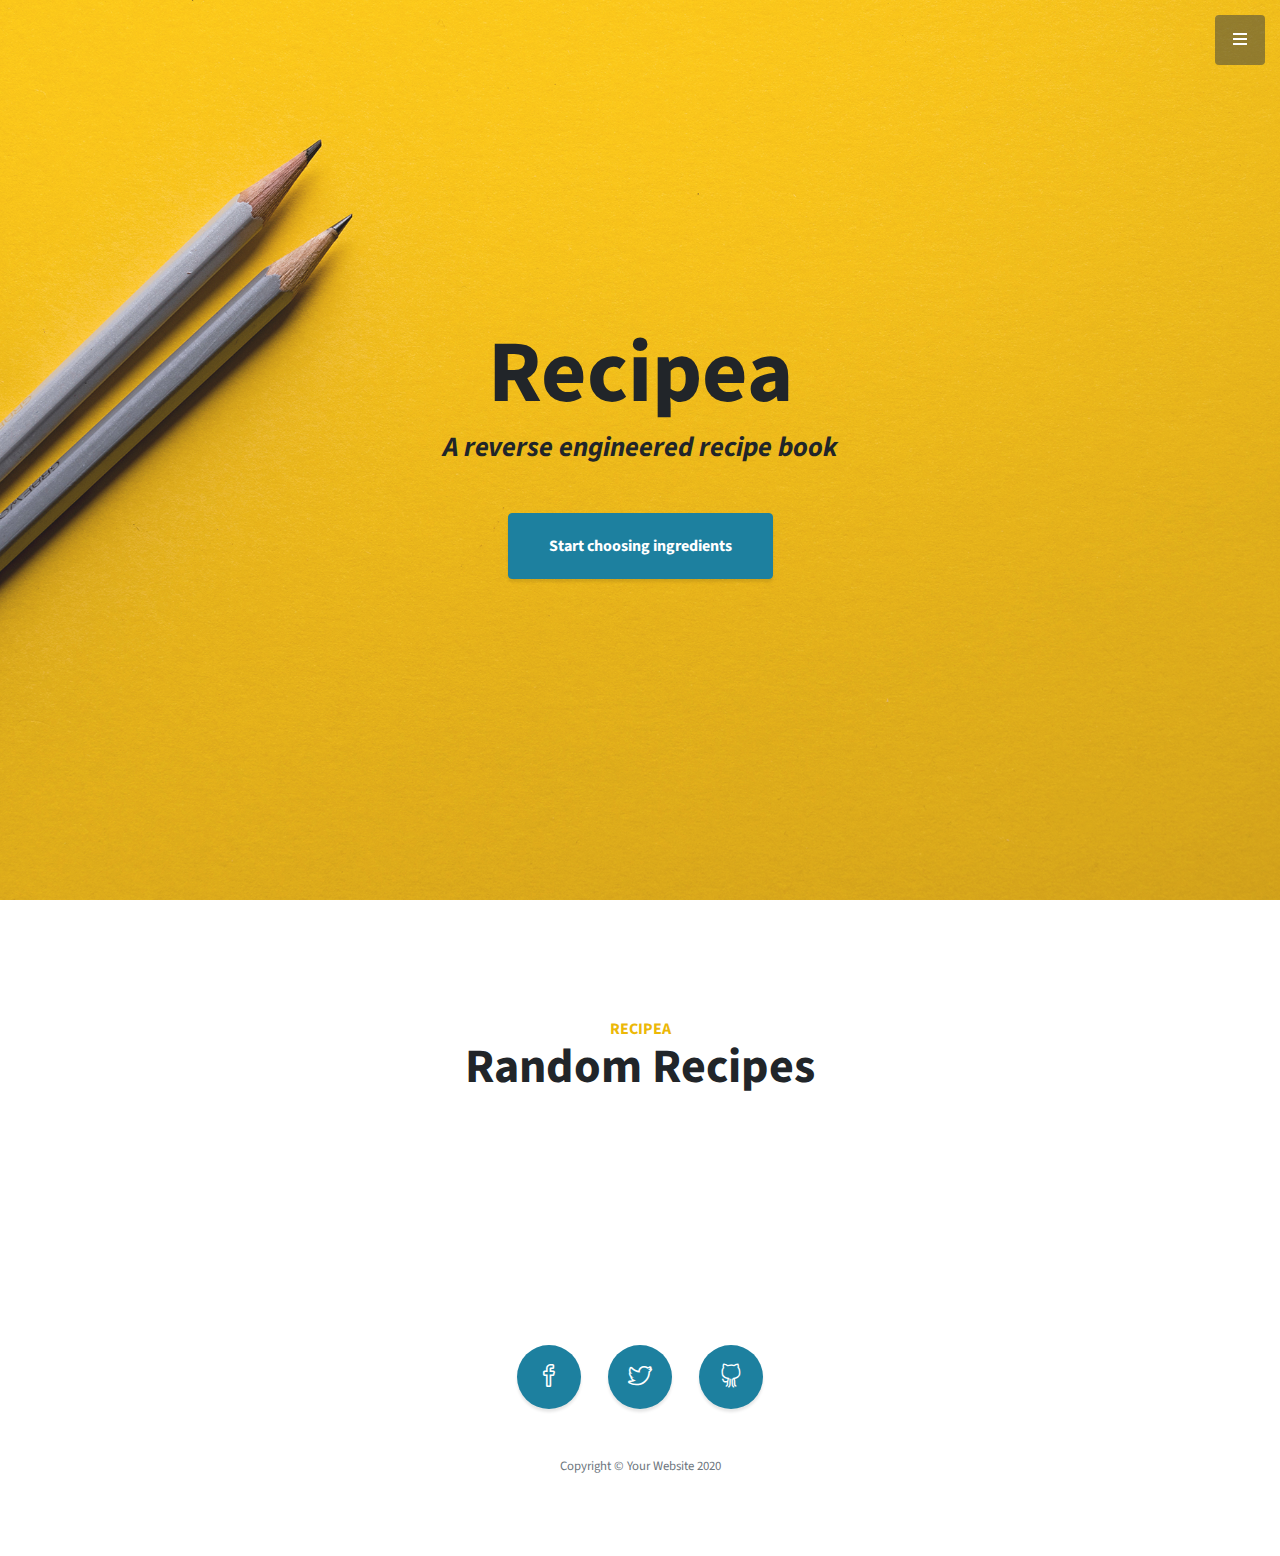
==== commit c9c78a4f: "[+] api call for random recipes" ====
--- a/index.html
+++ b/index.html
@@ -8,7 +8,7 @@
   <meta name="description" content="">
   <meta name="author" content="">
 
-  <title>Stylish Portfolio - Start Bootstrap Template</title>
+  <title>Recipea</title>
 
   <!-- Bootstrap Core CSS -->
   <link href="vendor/bootstrap/css/bootstrap.min.css" rel="stylesheet">
@@ -55,98 +55,25 @@
   <!-- Header -->
   <header class="masthead d-flex">
     <div class="container text-center my-auto">
-      <h1 class="mb-1">Stylish Portfolio</h1>
+      <h1 class="mb-1">Recipea</h1>
       <h3 class="mb-5">
-        <em>A Free Bootstrap Theme by Start Bootstrap</em>
+        <em>A reverse engineered recipe book</em>
       </h3>
-      <a class="btn btn-primary btn-xl js-scroll-trigger" href="#about">Find Out More</a>
+      <a class="btn btn-primary btn-xl js-scroll-trigger" href="#about">Start choosing ingredients</a>
     </div>
     <div class="overlay"></div>
   </header>
 
-  <!-- About -->
-  <section class="content-section bg-light" id="about">
-    <div class="container text-center">
-      <div class="row">
-        <div class="col-lg-10 mx-auto">
-          <h2>Stylish Portfolio is the perfect theme for your next project!</h2>
-          <p class="lead mb-5">This theme features a flexible, UX friendly sidebar menu and stock photos from our friends at
-            <a href="https://unsplash.com/">Unsplash</a>!</p>
-          <a class="btn btn-dark btn-xl js-scroll-trigger" href="#services">What We Offer</a>
-        </div>
-      </div>
-    </div>
-  </section>
-
-  <!-- Services -->
-  <section class="content-section bg-primary text-white text-center" id="services">
-    <div class="container">
-      <div class="content-section-heading">
-        <h3 class="text-secondary mb-0">Services</h3>
-        <h2 class="mb-5">What We Offer</h2>
-      </div>
-      <div class="row">
-        <div class="col-lg-3 col-md-6 mb-5 mb-lg-0">
-          <span class="service-icon rounded-circle mx-auto mb-3">
-            <i class="icon-screen-smartphone"></i>
-          </span>
-          <h4>
-            <strong>Responsive</strong>
-          </h4>
-          <p class="text-faded mb-0">Looks great on any screen size!</p>
-        </div>
-        <div class="col-lg-3 col-md-6 mb-5 mb-lg-0">
-          <span class="service-icon rounded-circle mx-auto mb-3">
-            <i class="icon-pencil"></i>
-          </span>
-          <h4>
-            <strong>Redesigned</strong>
-          </h4>
-          <p class="text-faded mb-0">Freshly redesigned for Bootstrap 4.</p>
-        </div>
-        <div class="col-lg-3 col-md-6 mb-5 mb-md-0">
-          <span class="service-icon rounded-circle mx-auto mb-3">
-            <i class="icon-like"></i>
-          </span>
-          <h4>
-            <strong>Favorited</strong>
-          </h4>
-          <p class="text-faded mb-0">Millions of users
-            <i class="fas fa-heart"></i>
-            Start Bootstrap!</p>
-        </div>
-        <div class="col-lg-3 col-md-6">
-          <span class="service-icon rounded-circle mx-auto mb-3">
-            <i class="icon-mustache"></i>
-          </span>
-          <h4>
-            <strong>Question</strong>
-          </h4>
-          <p class="text-faded mb-0">I mustache you a question...</p>
-        </div>
-      </div>
-    </div>
-  </section>
-
-  <!-- Callout -->
-  <section class="callout">
-    <div class="container text-center">
-      <h2 class="mx-auto mb-5">Welcome to
-        <em>your</em>
-        next website!</h2>
-      <a class="btn btn-primary btn-xl" href="https://startbootstrap.com/theme/stylish-portfolio/">Download Now!</a>
-    </div>
-  </section>
 
   <!-- Portfolio -->
   <section class="content-section" id="portfolio">
     <div class="container">
       <div class="content-section-heading text-center">
-        <h3 class="text-secondary mb-0">Portfolio</h3>
-        <h2 class="mb-5">Recent Projects</h2>
+        <h3 class="text-secondary mb-0">RECIPEA</h3>
+        <h2 class="mb-5">Random Recipes</h2>
       </div>
-      <div class="row no-gutters">
-        <div class="col-lg-6">
+      <div class="row no-gutters" id="portfolio-items">
+        <!-- <div class="col-lg-6">
           <a class="portfolio-item" href="#!">
             <div class="caption">
               <div class="caption-content">
@@ -189,28 +116,11 @@
             </div>
             <img class="img-fluid" src="img/portfolio-4.jpg" alt="">
           </a>
-        </div>
+        </div> -->
       </div>
     </div>
   </section>
 
-  <!-- Call to Action -->
-  <section class="content-section bg-primary text-white">
-    <div class="container text-center">
-      <h2 class="mb-4">The buttons below are impossible to resist...</h2>
-      <a href="#!" class="btn btn-xl btn-light mr-4">Click Me!</a>
-      <a href="#!" class="btn btn-xl btn-dark">Look at Me!</a>
-    </div>
-  </section>
-
-  <!-- Map -->
-  <div id="contact" class="map">
-    <iframe src="https://maps.google.com/maps?f=q&amp;source=s_q&amp;hl=en&amp;geocode=&amp;q=Twitter,+Inc.,+Market+Street,+San+Francisco,+CA&amp;aq=0&amp;oq=twitter&amp;sll=28.659344,-81.187888&amp;sspn=0.128789,0.264187&amp;ie=UTF8&amp;hq=Twitter,+Inc.,+Market+Street,+San+Francisco,+CA&amp;t=m&amp;z=15&amp;iwloc=A&amp;output=embed"></iframe>
-    <br />
-    <small>
-      <a href="https://maps.google.com/maps?f=q&amp;source=embed&amp;hl=en&amp;geocode=&amp;q=Twitter,+Inc.,+Market+Street,+San+Francisco,+CA&amp;aq=0&amp;oq=twitter&amp;sll=28.659344,-81.187888&amp;sspn=0.128789,0.264187&amp;ie=UTF8&amp;hq=Twitter,+Inc.,+Market+Street,+San+Francisco,+CA&amp;t=m&amp;z=15&amp;iwloc=A"></a>
-    </small>
-  </div>
 
   <!-- Footer -->
   <footer class="footer text-center">
@@ -250,6 +160,7 @@
 
   <!-- Custom scripts for this template -->
   <script src="js/stylish-portfolio.min.js"></script>
+  <script src="js/script.js"></script>
 
 </body>
 
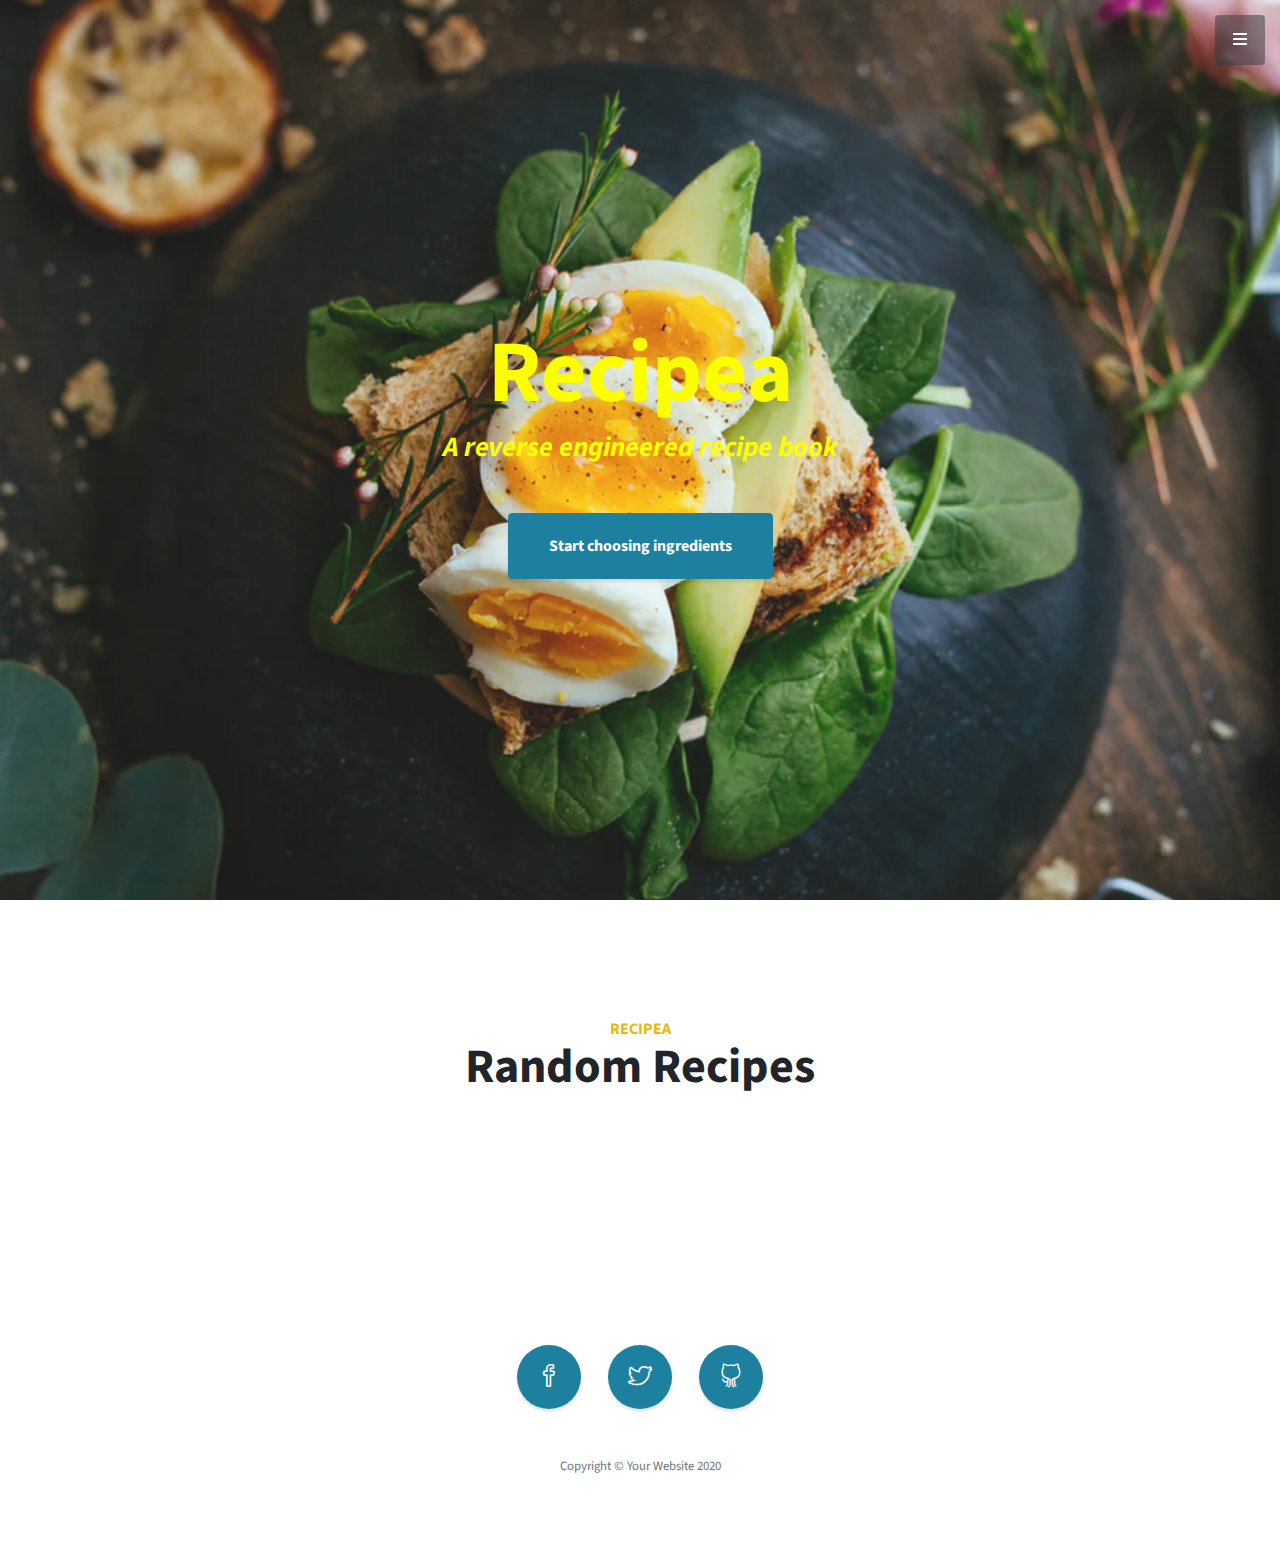
==== commit e342bf44: "Changed front page photo, and text color" ====
--- a/index.html
+++ b/index.html
@@ -55,11 +55,11 @@
   <!-- Header -->
   <header class="masthead d-flex">
     <div class="container text-center my-auto">
-      <h1 class="mb-1">Recipea</h1>
-      <h3 class="mb-5">
+      <h1 class="mb-1" style="color:#FCFF00">Recipea</h1>
+      <h3 class="mb-5" style="color:#FCFF00">
         <em>A reverse engineered recipe book</em>
       </h3>
-      <a class="btn btn-primary btn-xl js-scroll-trigger" href="#about">Start choosing ingredients</a>
+      <a class="btn btn-primary btn-xl js-scroll-trigger" href="ingredients.html">Start choosing ingredients</a>
     </div>
     <div class="overlay"></div>
   </header>
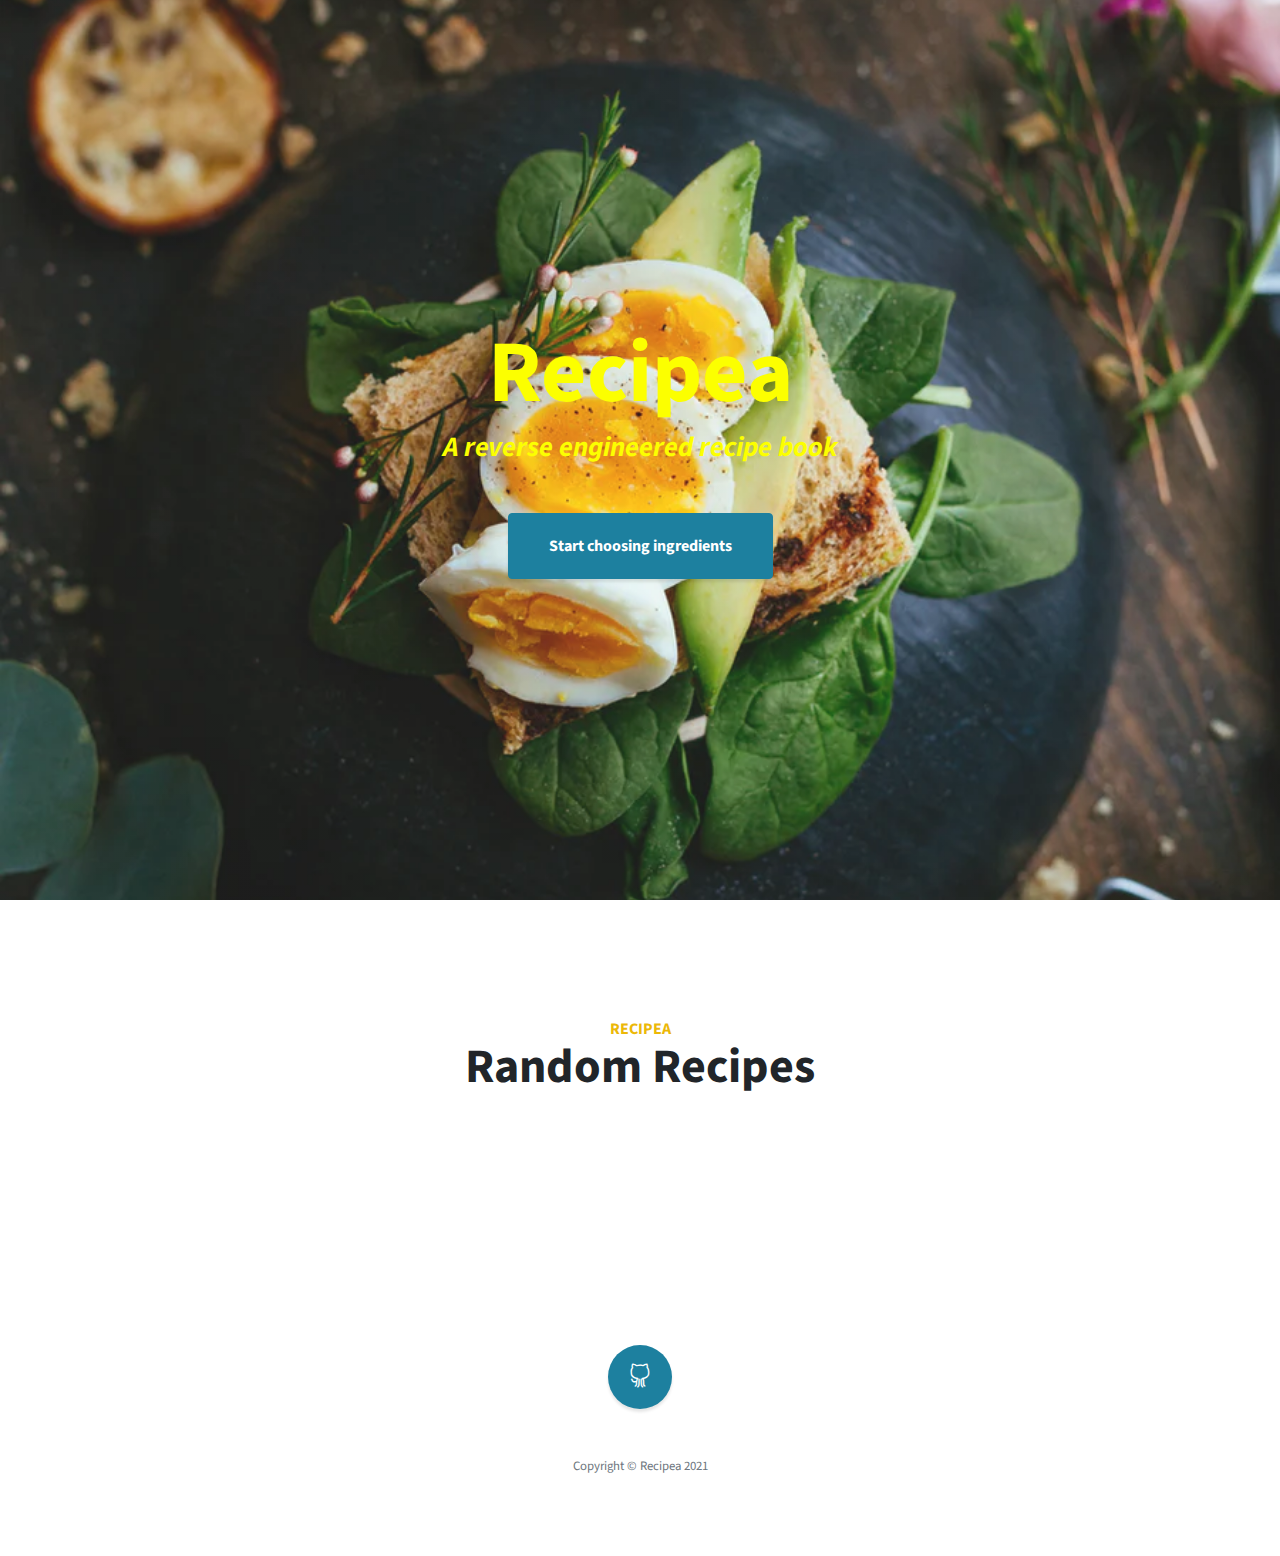
==== commit b65f6520: "[-] comments in code" ====
--- a/index.html
+++ b/index.html
@@ -24,33 +24,6 @@
 </head>
 
 <body id="page-top">
-
-  <!-- Navigation -->
-  <a class="menu-toggle rounded" href="#">
-    <i class="fas fa-bars"></i>
-  </a>
-  <nav id="sidebar-wrapper">
-    <ul class="sidebar-nav">
-      <li class="sidebar-brand">
-        <a class="js-scroll-trigger" href="#page-top">Start Bootstrap</a>
-      </li>
-      <li class="sidebar-nav-item">
-        <a class="js-scroll-trigger" href="#page-top">Home</a>
-      </li>
-      <li class="sidebar-nav-item">
-        <a class="js-scroll-trigger" href="#about">About</a>
-      </li>
-      <li class="sidebar-nav-item">
-        <a class="js-scroll-trigger" href="#services">Services</a>
-      </li>
-      <li class="sidebar-nav-item">
-        <a class="js-scroll-trigger" href="#portfolio">Portfolio</a>
-      </li>
-      <li class="sidebar-nav-item">
-        <a class="js-scroll-trigger" href="#contact">Contact</a>
-      </li>
-    </ul>
-  </nav>
 
   <!-- Header -->
   <header class="masthead d-flex">
@@ -83,39 +56,6 @@
             </div>
             <img class="img-fluid" src="img/portfolio-1.jpg" alt="">
           </a>
-        </div>
-        <div class="col-lg-6">
-          <a class="portfolio-item" href="#!">
-            <div class="caption">
-              <div class="caption-content">
-                <div class="h2">Ice Cream</div>
-                <p class="mb-0">A dark blue background with a colored pencil, a clip, and a tiny ice cream cone!</p>
-              </div>
-            </div>
-            <img class="img-fluid" src="img/portfolio-2.jpg" alt="">
-          </a>
-        </div>
-        <div class="col-lg-6">
-          <a class="portfolio-item" href="#!">
-            <div class="caption">
-              <div class="caption-content">
-                <div class="h2">Strawberries</div>
-                <p class="mb-0">Strawberries are such a tasty snack, especially with a little sugar on top!</p>
-              </div>
-            </div>
-            <img class="img-fluid" src="img/portfolio-3.jpg" alt="">
-          </a>
-        </div>
-        <div class="col-lg-6">
-          <a class="portfolio-item" href="#!">
-            <div class="caption">
-              <div class="caption-content">
-                <div class="h2">Workspace</div>
-                <p class="mb-0">A yellow workspace with some scissors, pencils, and other objects.</p>
-              </div>
-            </div>
-            <img class="img-fluid" src="img/portfolio-4.jpg" alt="">
-          </a>
         </div> -->
       </div>
     </div>
@@ -127,22 +67,12 @@
     <div class="container">
       <ul class="list-inline mb-5">
         <li class="list-inline-item">
-          <a class="social-link rounded-circle text-white mr-3" href="#!">
-            <i class="icon-social-facebook"></i>
-          </a>
-        </li>
-        <li class="list-inline-item">
-          <a class="social-link rounded-circle text-white mr-3" href="#!">
-            <i class="icon-social-twitter"></i>
-          </a>
-        </li>
-        <li class="list-inline-item">
-          <a class="social-link rounded-circle text-white" href="#!">
+          <a class="social-link rounded-circle text-white" href="https://github.com/mabadinakach/Recipea-Web">
             <i class="icon-social-github"></i>
           </a>
         </li>
       </ul>
-      <p class="text-muted small mb-0">Copyright &copy; Your Website 2020</p>
+      <p class="text-muted small mb-0">Copyright &copy; Recipea 2021</p>
     </div>
   </footer>
 
